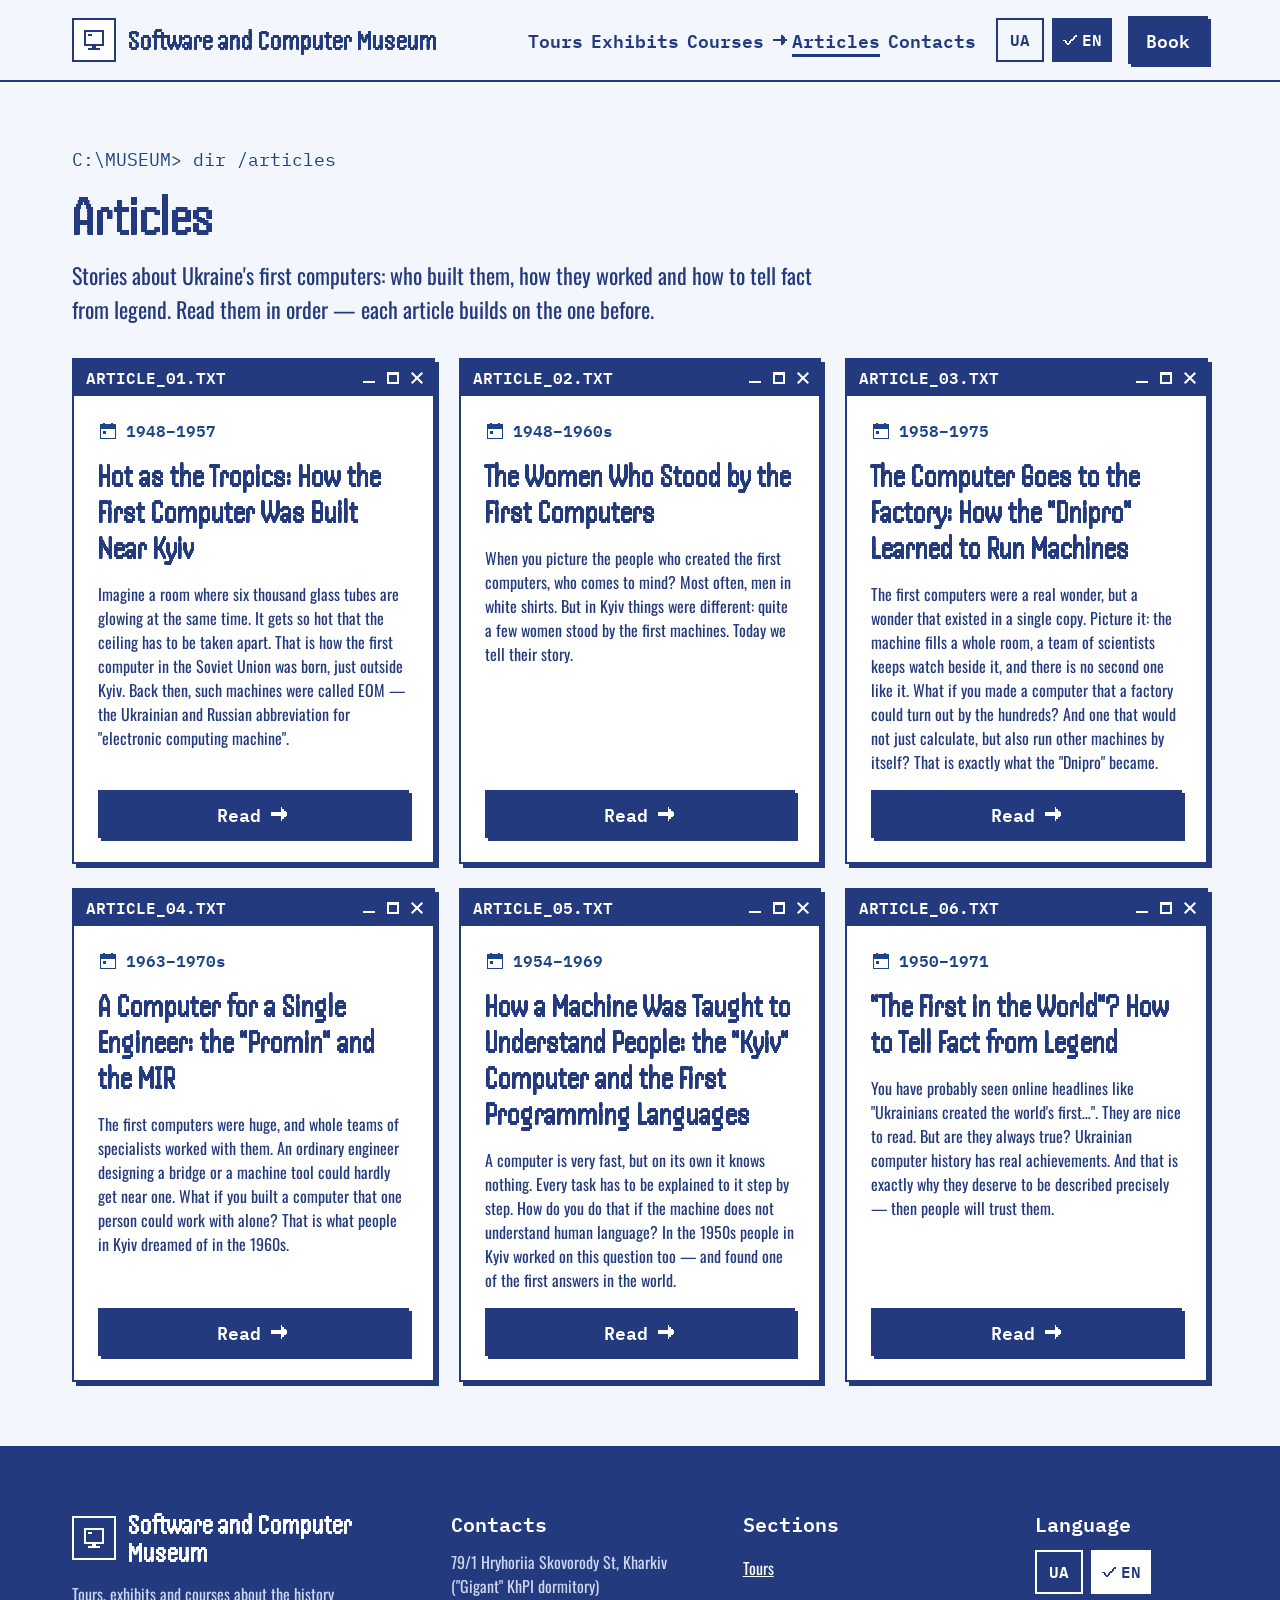
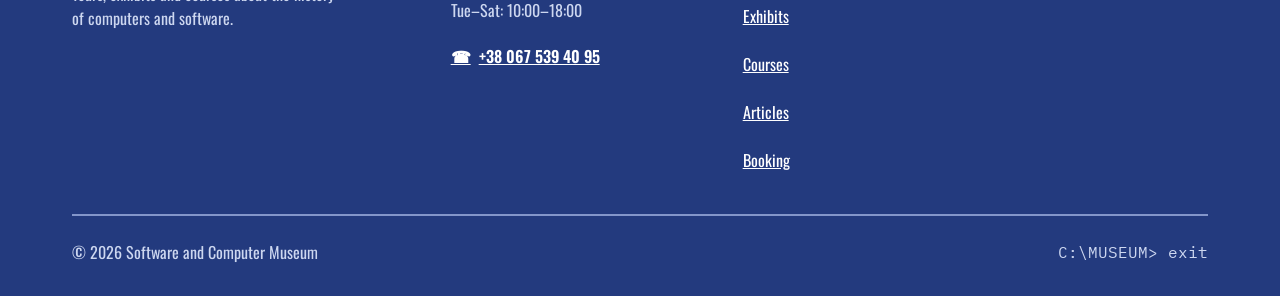
==== articles-en.html @ fd99e664 "Заповнити порожнє місце під формою запису блоком «що далі?» Під кнопкою «Надіслати заявку» — три кро" ====
<!doctype html>
<html lang="en" data-page-lang="en">
<head>
  <meta charset="utf-8">
  <meta name="viewport" content="width=device-width, initial-scale=1">
  <title>Articles — Software and Computer Museum</title>
  <meta name="description" content="Articles about Ukraine's first computers for schoolchildren, parents and adults.">
  <link rel="alternate" hreflang="uk" href="articles.html">
  <link rel="alternate" hreflang="en" href="articles-en.html">
  <link rel="stylesheet" href="assets/css/fonts.css?v=20261114h">
  <link rel="stylesheet" href="assets/css/tokens.css?v=20261114h">
  <link rel="stylesheet" href="assets/css/site.css?v=20261114h">
</head>
<body id="top">
<!-- Згенеровано tools/build-articles.js — не редагуйте вручну, змінюйте .md-файли в articles/ -->

<svg width="0" height="0" style="position: absolute;" aria-hidden="true" focusable="false">
  <symbol id="ic-monitor" viewBox="0 0 12 12"><path fill-rule="evenodd" shape-rendering="crispEdges" d="M1 1h10v8H1zM2 2v6h8V2zM3 3h2v1H3zM5 9h2v1H5zM3 10h6v1H3z"/></symbol>
  <symbol id="ic-floppy" viewBox="0 0 12 12"><path fill-rule="evenodd" shape-rendering="crispEdges" d="M1 1h9v1h1v9H1zM3 1h5v3H3zM6 2h1v1H6zM3 6h6v4H3z"/></symbol>
  <symbol id="ic-clock" viewBox="0 0 12 12"><path fill-rule="evenodd" shape-rendering="crispEdges" d="M4 1h4v1h2v2h1v4h-1v2H8v1H4v-1H2V8H1V4h1V2h2zM4 2h4v1h1v1h1v4H9v1H8v1H4V9H3V8H2V4h1V3h1zM6 3h1v3h2v1H6z"/></symbol>
  <symbol id="ic-person" viewBox="0 0 12 12"><path fill-rule="evenodd" shape-rendering="crispEdges" d="M5 1h2v1h1v2H7v1H5V4H4V2h1zM3 6h6v1h1v4H2V7h1z"/></symbol>
  <symbol id="ic-ticket" viewBox="0 0 12 12"><path fill-rule="evenodd" shape-rendering="crispEdges" d="M1 3h10v2h-1v2h1v2H1V7h1V5H1zM6 4h1v1H6zM6 7h1v1H6z"/></symbol>
  <symbol id="ic-calendar" viewBox="0 0 12 12"><path fill-rule="evenodd" shape-rendering="crispEdges" d="M1 2h10v9H1zM2 5h8v5H2zM3 1h1v1H3zM8 1h1v1H8zM3 6h2v2H3z"/></symbol>
  <symbol id="ic-arrow-right" viewBox="0 0 12 12"><path shape-rendering="crispEdges" d="M1 5h6V2h1v1h1v1h1v1h1v2h-1v1H9v1H8v1H7V7H1z"/></symbol>
  <symbol id="ic-arrow-down" viewBox="0 0 12 12"><path shape-rendering="crispEdges" d="M5 1V7H2v1h1v1h1v1h1v1h2v-1h1V9h1V8h1V7H7V1z"/></symbol>
  <symbol id="ic-check" viewBox="0 0 12 12"><path shape-rendering="crispEdges" d="M1 6h2v1h1v1h1V7h1V6h1V5h1V4h1V3h1V2h1v2h-1v1H9v1H8v1H7v1H6v1H5v1H4V9H3V8H2V7H1z"/></symbol>
  <symbol id="ic-alert" viewBox="0 0 12 12"><path fill-rule="evenodd" shape-rendering="crispEdges" d="M1 1h10v10H1zM2 2v8h8V2zM5 3h2v4H5zM5 8h2v1H5z"/></symbol>
  <symbol id="ic-phone" viewBox="0 0 12 12"><path fill-rule="evenodd" shape-rendering="crispEdges" d="M2 1h3v3H4v2h1v1h1v1h2V7h3v3h-1v1H7v-1H5V9H4V8H3V6H2V4H1V2h1z"/></symbol>
  <symbol id="ic-pin" viewBox="0 0 12 12"><path fill-rule="evenodd" shape-rendering="crispEdges" d="M4 1h4v1h1v1h1v4H9v1H8v1H7v2H5V9H4V8H3V7H2V3h1V2h1zM5 3h2v2H5z"/></symbol>
  <symbol id="ic-book" viewBox="0 0 12 12"><path fill-rule="evenodd" shape-rendering="crispEdges" d="M1 2h4v1h2V2h4v9H7v-1H5v1H1zM2 3h3v6H2zM7 3h3v6H7z"/></symbol>
  <symbol id="ic-menu" viewBox="0 0 12 12"><path shape-rendering="crispEdges" d="M1 2h10v2H1zM1 5h10v2H1zM1 8h10v2H1z"/></symbol>
  <symbol id="ic-close" viewBox="0 0 12 12"><path shape-rendering="crispEdges" d="M1 1h2v1h1v1h1v1h2V3h1V2h1V1h2v2h-1v1H9v1H8v2h1v1h1v1h1v2H9v-1H8V9H7V8H5v1H4v1H3v1H1V9h1V8h1V7h1V5H3V4H2V3H1z"/></symbol>
</svg>

<a class="skip" href="#main" data-i18n="k1">Skip to main content</a>

<header class="hdr">
  <div class="wrap hdr-bar">
    <a class="logo hdr-logo" href="index.html?lang=en" data-i18n-attr="aria-label:k2" aria-label="Software and Computer Museum — back to top">
      <span class="logo-box"><svg class="ic i-l" aria-hidden="true"><use href="#ic-monitor"/></svg></span>
      <span class="disp logo-name">Software and Computer Museum</span>
    </a>
    <nav class="nav" data-i18n-attr="aria-label:k4" aria-label="Page sections">
      <a class="nl" href="index.html?lang=en#tours"><svg class="ic i-s" aria-hidden="true"><use href="#ic-arrow-right"/></svg><span data-i18n="k5">Tours</span></a>
      <a class="nl" href="index.html?lang=en#exhibits"><svg class="ic i-s" aria-hidden="true"><use href="#ic-arrow-right"/></svg><span data-i18n="k6">Exhibits</span></a>
      <a class="nl" href="index.html?lang=en#courses"><svg class="ic i-s" aria-hidden="true"><use href="#ic-arrow-right"/></svg><span data-i18n="k7">Courses</span></a>
      <a class="nl" href="articles-en.html" aria-current="page" data-href-uk="articles.html" data-href-en="articles-en.html"><svg class="ic i-s" aria-hidden="true"><use href="#ic-arrow-right"/></svg><span data-i18n="k148">Articles</span></a>
      <a class="nl" href="index.html?lang=en#contacts"><svg class="ic i-s" aria-hidden="true"><use href="#ic-arrow-right"/></svg><span data-i18n="k8">Contacts</span></a>
    </nav>
    <div class="hdr-actions">
      <div class="langs" role="group" data-i18n-attr="aria-label:k9" aria-label="Site language">
        <button type="button" class="lang" data-lang="uk" aria-pressed="false" data-i18n-attr="aria-label:k10" aria-label="UA — Ukrainian"><svg class="ic i-s" aria-hidden="true"><use href="#ic-check"/></svg>UA</button>
        <button type="button" class="lang" data-lang="en" lang="en" aria-pressed="true" data-i18n-attr="aria-label:k12" aria-label="EN — English"><svg class="ic i-s" aria-hidden="true"><use href="#ic-check"/></svg>EN</button>
      </div>
      <a class="btn" href="index.html?lang=en#booking" data-i18n="k14">Book</a>
    </div>
    <button type="button" class="btn btn-ghost burger" aria-expanded="false" aria-controls="mobile-menu">
      <span class="burger-closed" style="display: inline-flex; align-items: center; gap: var(--space-2);"><svg class="ic i-l" aria-hidden="true"><use href="#ic-menu"/></svg><span data-i18n="k15">Menu</span></span>
      <span class="burger-open" style="display: inline-flex; align-items: center; gap: var(--space-2);" hidden><svg class="ic i-l" aria-hidden="true"><use href="#ic-close"/></svg><span class="sr-only" data-i18n="k16">Close</span></span>
    </button>
  </div>
  <div class="wrap mmenu" id="mobile-menu" hidden>
    <nav class="mnav" data-i18n-attr="aria-label:k17" aria-label="Page sections (mobile menu)">
      <a class="ml" href="index.html?lang=en#tours"><span data-i18n="k5">Tours</span><svg class="ic i-m go" aria-hidden="true"><use href="#ic-arrow-right"/></svg><span class="here" aria-hidden="true"><svg class="ic i-s"><use href="#ic-check"/></svg><span data-i18n="k18">you are here</span></span></a>
      <a class="ml" href="index.html?lang=en#exhibits"><span data-i18n="k6">Exhibits</span><svg class="ic i-m go" aria-hidden="true"><use href="#ic-arrow-right"/></svg><span class="here" aria-hidden="true"><svg class="ic i-s"><use href="#ic-check"/></svg><span data-i18n="k18">you are here</span></span></a>
      <a class="ml" href="index.html?lang=en#courses"><span data-i18n="k7">Courses</span><svg class="ic i-m go" aria-hidden="true"><use href="#ic-arrow-right"/></svg><span class="here" aria-hidden="true"><svg class="ic i-s"><use href="#ic-check"/></svg><span data-i18n="k18">you are here</span></span></a>
      <a class="ml" href="articles-en.html" aria-current="page" data-href-uk="articles.html" data-href-en="articles-en.html"><span data-i18n="k148">Articles</span><svg class="ic i-m go" aria-hidden="true"><use href="#ic-arrow-right"/></svg><span class="here" aria-hidden="true"><svg class="ic i-s"><use href="#ic-check"/></svg><span data-i18n="k18">you are here</span></span></a>
      <a class="ml" href="index.html?lang=en#contacts"><span data-i18n="k8">Contacts</span><svg class="ic i-m go" aria-hidden="true"><use href="#ic-arrow-right"/></svg><span class="here" aria-hidden="true"><svg class="ic i-s"><use href="#ic-check"/></svg><span data-i18n="k18">you are here</span></span></a>
    </nav>
    <div class="mmenu-actions">
      <div class="langs" role="group" data-i18n-attr="aria-label:k9" aria-label="Site language">
        <button type="button" class="lang" data-lang="uk" aria-pressed="false" data-i18n-attr="aria-label:k10" aria-label="UA — Ukrainian"><svg class="ic i-s" aria-hidden="true"><use href="#ic-check"/></svg>UA</button>
        <button type="button" class="lang" data-lang="en" lang="en" aria-pressed="true" data-i18n-attr="aria-label:k12" aria-label="EN — English"><svg class="ic i-s" aria-hidden="true"><use href="#ic-check"/></svg>EN</button>
      </div>
      <a class="btn" href="index.html?lang=en#booking" data-close-menu data-i18n="k14">Book</a>
    </div>
  </div>
</header>

<main id="main">

<section class="sec" aria-labelledby="articles-title">
  <div class="wrap">
    <div class="sec-head">
      <p class="mono prompt" aria-hidden="true">C:\MUSEUM&gt; dir /articles</p>
      <h1 id="articles-title" class="disp h2">Articles</h1>
      <p class="lead">Stories about Ukraine's first computers: who built them, how they worked and how to tell fact from legend. Read them in order — each article builds on the one before.</p>
    </div>
    <div class="g3">

      <article class="win card card-article">
        <div class="wtitle" aria-hidden="true"><span>ARTICLE_01.TXT</span><span class="wctl"><span></span><span></span><span></span></span></div>
        <div class="winbody">
          <p class="year"><svg class="ic i-m" aria-hidden="true"><use href="#ic-calendar"/></svg>1948–1957</p>
          <h2 class="disp ct">Hot as the Tropics: How the First Computer Was Built Near Kyiv</h2>
          <p class="excerpt">Imagine a room where six thousand glass tubes are glowing at the same time. It gets so hot that the ceiling has to be taken apart. That is how the first computer in the Soviet Union was born, just outside Kyiv. Back then, such machines were called EOM — the Ukrainian and Russian abbreviation for &quot;electronic computing machine&quot;.</p>
          <a class="btn" href="articles/en/01-spekotno-yak-u-tropikakh.html" aria-label="Read the article “Hot as the Tropics: How the First Computer Was Built Near Kyiv”">Read<svg class="ic i-m" aria-hidden="true"><use href="#ic-arrow-right"/></svg></a>
        </div>
      </article>

      <article class="win card card-article">
        <div class="wtitle" aria-hidden="true"><span>ARTICLE_02.TXT</span><span class="wctl"><span></span><span></span><span></span></span></div>
        <div class="winbody">
          <p class="year"><svg class="ic i-m" aria-hidden="true"><use href="#ic-calendar"/></svg>1948–1960s</p>
          <h2 class="disp ct">The Women Who Stood by the First Computers</h2>
          <p class="excerpt">When you picture the people who created the first computers, who comes to mind? Most often, men in white shirts. But in Kyiv things were different: quite a few women stood by the first machines. Today we tell their story.</p>
          <a class="btn" href="articles/en/02-zhinky-bilya-pershykh-kompyuteriv.html" aria-label="Read the article “The Women Who Stood by the First Computers”">Read<svg class="ic i-m" aria-hidden="true"><use href="#ic-arrow-right"/></svg></a>
        </div>
      </article>

      <article class="win card card-article">
        <div class="wtitle" aria-hidden="true"><span>ARTICLE_03.TXT</span><span class="wctl"><span></span><span></span><span></span></span></div>
        <div class="winbody">
          <p class="year"><svg class="ic i-m" aria-hidden="true"><use href="#ic-calendar"/></svg>1958–1975</p>
          <h2 class="disp ct">The Computer Goes to the Factory: How the &quot;Dnipro&quot; Learned to Run Machines</h2>
          <p class="excerpt">The first computers were a real wonder, but a wonder that existed in a single copy. Picture it: the machine fills a whole room, a team of scientists keeps watch beside it, and there is no second one like it. What if you made a computer that a factory could turn out by the hundreds? And one that would not just calculate, but also run other machines by itself? That is exactly what the &quot;Dnipro&quot; became.</p>
          <a class="btn" href="articles/en/03-kompyuter-ide-na-zavod.html" aria-label="Read the article “The Computer Goes to the Factory: How the &quot;Dnipro&quot; Learned to Run Machines”">Read<svg class="ic i-m" aria-hidden="true"><use href="#ic-arrow-right"/></svg></a>
        </div>
      </article>

      <article class="win card card-article">
        <div class="wtitle" aria-hidden="true"><span>ARTICLE_04.TXT</span><span class="wctl"><span></span><span></span><span></span></span></div>
        <div class="winbody">
          <p class="year"><svg class="ic i-m" aria-hidden="true"><use href="#ic-calendar"/></svg>1963–1970s</p>
          <h2 class="disp ct">A Computer for a Single Engineer: the &quot;Promin&quot; and the MIR</h2>
          <p class="excerpt">The first computers were huge, and whole teams of specialists worked with them. An ordinary engineer designing a bridge or a machine tool could hardly get near one. What if you built a computer that one person could work with alone? That is what people in Kyiv dreamed of in the 1960s.</p>
          <a class="btn" href="articles/en/04-kompyuter-dlya-odnoho-inzhenera.html" aria-label="Read the article “A Computer for a Single Engineer: the &quot;Promin&quot; and the MIR”">Read<svg class="ic i-m" aria-hidden="true"><use href="#ic-arrow-right"/></svg></a>
        </div>
      </article>

      <article class="win card card-article">
        <div class="wtitle" aria-hidden="true"><span>ARTICLE_05.TXT</span><span class="wctl"><span></span><span></span><span></span></span></div>
        <div class="winbody">
          <p class="year"><svg class="ic i-m" aria-hidden="true"><use href="#ic-calendar"/></svg>1954–1969</p>
          <h2 class="disp ct">How a Machine Was Taught to Understand People: the &quot;Kyiv&quot; Computer and the First Programming Languages</h2>
          <p class="excerpt">A computer is very fast, but on its own it knows nothing. Every task has to be explained to it step by step. How do you do that if the machine does not understand human language? In the 1950s people in Kyiv worked on this question too — and found one of the first answers in the world.</p>
          <a class="btn" href="articles/en/05-yak-navchyly-mashynu-rozumity-lyudynu.html" aria-label="Read the article “How a Machine Was Taught to Understand People: the &quot;Kyiv&quot; Computer and the First Programming Languages”">Read<svg class="ic i-m" aria-hidden="true"><use href="#ic-arrow-right"/></svg></a>
        </div>
      </article>

      <article class="win card card-article">
        <div class="wtitle" aria-hidden="true"><span>ARTICLE_06.TXT</span><span class="wctl"><span></span><span></span><span></span></span></div>
        <div class="winbody">
          <p class="year"><svg class="ic i-m" aria-hidden="true"><use href="#ic-calendar"/></svg>1950–1971</p>
          <h2 class="disp ct">&quot;The First in the World&quot;? How to Tell Fact from Legend</h2>
          <p class="excerpt">You have probably seen online headlines like &quot;Ukrainians created the world's first…&quot;. They are nice to read. But are they always true? Ukrainian computer history has real achievements. And that is exactly why they deserve to be described precisely — then people will trust them.</p>
          <a class="btn" href="articles/en/06-pershyi-u-sviti-fakt-chy-lehenda.html" aria-label="Read the article “&quot;The First in the World&quot;? How to Tell Fact from Legend”">Read<svg class="ic i-m" aria-hidden="true"><use href="#ic-arrow-right"/></svg></a>
        </div>
      </article>

    </div>
  </div>
</section>

</main>

<footer class="ftr" data-theme="dark">
  <div class="wrap ftr-inner">
    <div class="ftr-grid">
      <div class="ftr-col ftr-about">
        <a class="logo" href="index.html?lang=en" data-i18n-attr="aria-label:k2" aria-label="Software and Computer Museum — back to top">
          <span class="logo-box"><svg class="ic i-l" aria-hidden="true"><use href="#ic-monitor"/></svg></span>
          <span class="disp logo-name">Software and Computer Museum</span>
        </a>
        <p class="caption muted" data-i18n="k139">Tours, exhibits and courses about the history of computers and software.</p>
      </div>
      <div class="ftr-col">
        <p class="h4" data-i18n="k8">Contacts</p>
        <p class="caption muted"><span data-i18n="k131">79/1 Hryhoriia Skovorody St, Kharkiv (&quot;Gigant&quot; KhPI dormitory)</span><br><span data-i18n="k133">Tue–Sat: 10:00–18:00</span></p>
        <a class="ftr-link" href="tel:+380675394095" style="font-weight: 600;" data-i18n-attr="aria-label:k122" aria-label="Call the museum: +38 067 539 40 95">+38 067 539 40 95</a>
      </div>
      <nav class="ftr-col ftr-nav" data-i18n-attr="aria-label:k140" aria-label="Page sections (footer)">
        <p class="h4" data-i18n="k141">Sections</p>
        <a class="ftr-link" href="index.html?lang=en#tours" data-i18n="k5">Tours</a>
        <a class="ftr-link" href="index.html?lang=en#exhibits" data-i18n="k6">Exhibits</a>
        <a class="ftr-link" href="index.html?lang=en#courses" data-i18n="k7">Courses</a>
        <a class="ftr-link" href="articles-en.html" data-href-uk="articles.html" data-href-en="articles-en.html" data-i18n="k148">Articles</a>
        <a class="ftr-link" href="index.html?lang=en#booking" data-i18n="k142">Booking</a>
      </nav>
      <div class="ftr-col">
        <p class="h4" data-i18n="k143">Language</p>
        <div class="langs" role="group" data-i18n-attr="aria-label:k9" aria-label="Site language">
          <button type="button" class="lang" data-lang="uk" aria-pressed="false" data-i18n-attr="aria-label:k10" aria-label="UA — Ukrainian"><svg class="ic i-s" aria-hidden="true"><use href="#ic-check"/></svg>UA</button>
          <button type="button" class="lang" data-lang="en" lang="en" aria-pressed="true" data-i18n-attr="aria-label:k12" aria-label="EN — English"><svg class="ic i-s" aria-hidden="true"><use href="#ic-check"/></svg>EN</button>
        </div>
      </div>
    </div>
    <div class="ftr-bottom">
      <p class="caption muted" data-i18n="k144">© 2026 Software and Computer Museum</p>
      <p class="mono muted" style="margin: 0;" aria-hidden="true" data-i18n="k145">C:\MUSEUM&gt; exit</p>
    </div>
  </div>
</footer>

<script src="assets/js/content.uk.js?v=20261114h"></script>
<script src="assets/js/content.en.js?v=20261114h"></script>
<script src="assets/js/app.js?v=20261114h"></script>
</body>
</html>
---- assets/css/fonts.css ----
/* Шрифти з власного сервера (раніше — Google Fonts). Ліцензія SIL OFL 1.1: assets/fonts/OFL-*.txt */

/* Handjet 600, cyrillic-ext */
@font-face {
  font-family: 'Handjet'; font-style: normal; font-weight: 600; font-display: swap;
  src: url('../fonts/Handjet-cyrillic-ext-600.woff2') format('woff2');
  unicode-range: U+0460-052F, U+1C80-1C8A, U+20B4, U+2DE0-2DFF, U+A640-A69F, U+FE2E-FE2F;
}
/* Handjet 600, cyrillic */
@font-face {
  font-family: 'Handjet'; font-style: normal; font-weight: 600; font-display: swap;
  src: url('../fonts/Handjet-cyrillic-600.woff2') format('woff2');
  unicode-range: U+0301, U+0400-045F, U+0490-0491, U+04B0-04B1, U+2116;
}
/* Handjet 600, latin-ext */
@font-face {
  font-family: 'Handjet'; font-style: normal; font-weight: 600; font-display: swap;
  src: url('../fonts/Handjet-latin-ext-600.woff2') format('woff2');
  unicode-range: U+0100-02BA, U+02BD-02C5, U+02C7-02CC, U+02CE-02D7, U+02DD-02FF, U+0304, U+0308, U+0329, U+1D00-1DBF, U+1E00-1E9F, U+1EF2-1EFF, U+2020, U+20A0-20AB, U+20AD-20C4, U+2113, U+2C60-2C7F, U+A720-A7FF;
}
/* Handjet 600, latin */
@font-face {
  font-family: 'Handjet'; font-style: normal; font-weight: 600; font-display: swap;
  src: url('../fonts/Handjet-latin-600.woff2') format('woff2');
  unicode-range: U+0000-00FF, U+0131, U+0152-0153, U+02BB-02BC, U+02C6, U+02DA, U+02DC, U+0304, U+0308, U+0329, U+2000-206F, U+20AC, U+2122, U+2191, U+2193, U+2212, U+2215, U+FEFF, U+FFFD;
}
/* IBM Plex Mono 400, cyrillic-ext */
@font-face {
  font-family: 'IBM Plex Mono'; font-style: normal; font-weight: 400; font-display: swap;
  src: url('../fonts/IBMPlexMono-cyrillic-ext-400.woff2') format('woff2');
  unicode-range: U+0460-052F, U+1C80-1C8A, U+20B4, U+2DE0-2DFF, U+A640-A69F, U+FE2E-FE2F;
}
/* IBM Plex Mono 400, cyrillic */
@font-face {
  font-family: 'IBM Plex Mono'; font-style: normal; font-weight: 400; font-display: swap;
  src: url('../fonts/IBMPlexMono-cyrillic-400.woff2') format('woff2');
  unicode-range: U+0301, U+0400-045F, U+0490-0491, U+04B0-04B1, U+2116;
}
/* IBM Plex Mono 400, latin-ext */
@font-face {
  font-family: 'IBM Plex Mono'; font-style: normal; font-weight: 400; font-display: swap;
  src: url('../fonts/IBMPlexMono-latin-ext-400.woff2') format('woff2');
  unicode-range: U+0100-02BA, U+02BD-02C5, U+02C7-02CC, U+02CE-02D7, U+02DD-02FF, U+0304, U+0308, U+0329, U+1D00-1DBF, U+1E00-1E9F, U+1EF2-1EFF, U+2020, U+20A0-20AB, U+20AD-20C4, U+2113, U+2C60-2C7F, U+A720-A7FF;
}
/* IBM Plex Mono 400, latin */
@font-face {
  font-family: 'IBM Plex Mono'; font-style: normal; font-weight: 400; font-display: swap;
  src: url('../fonts/IBMPlexMono-latin-400.woff2') format('woff2');
  unicode-range: U+0000-00FF, U+0131, U+0152-0153, U+02BB-02BC, U+02C6, U+02DA, U+02DC, U+0304, U+0308, U+0329, U+2000-206F, U+20AC, U+2122, U+2191, U+2193, U+2212, U+2215, U+FEFF, U+FFFD;
}
/* IBM Plex Mono 600, cyrillic-ext */
@font-face {
  font-family: 'IBM Plex Mono'; font-style: normal; font-weight: 600; font-display: swap;
  src: url('../fonts/IBMPlexMono-cyrillic-ext-600.woff2') format('woff2');
  unicode-range: U+0460-052F, U+1C80-1C8A, U+20B4, U+2DE0-2DFF, U+A640-A69F, U+FE2E-FE2F;
}
/* IBM Plex Mono 600, cyrillic */
@font-face {
  font-family: 'IBM Plex Mono'; font-style: normal; font-weight: 600; font-display: swap;
  src: url('../fonts/IBMPlexMono-cyrillic-600.woff2') format('woff2');
  unicode-range: U+0301, U+0400-045F, U+0490-0491, U+04B0-04B1, U+2116;
}
/* IBM Plex Mono 600, latin-ext */
@font-face {
  font-family: 'IBM Plex Mono'; font-style: normal; font-weight: 600; font-display: swap;
  src: url('../fonts/IBMPlexMono-latin-ext-600.woff2') format('woff2');
  unicode-range: U+0100-02BA, U+02BD-02C5, U+02C7-02CC, U+02CE-02D7, U+02DD-02FF, U+0304, U+0308, U+0329, U+1D00-1DBF, U+1E00-1E9F, U+1EF2-1EFF, U+2020, U+20A0-20AB, U+20AD-20C4, U+2113, U+2C60-2C7F, U+A720-A7FF;
}
/* IBM Plex Mono 600, latin */
@font-face {
  font-family: 'IBM Plex Mono'; font-style: normal; font-weight: 600; font-display: swap;
  src: url('../fonts/IBMPlexMono-latin-600.woff2') format('woff2');
  unicode-range: U+0000-00FF, U+0131, U+0152-0153, U+02BB-02BC, U+02C6, U+02DA, U+02DC, U+0304, U+0308, U+0329, U+2000-206F, U+20AC, U+2122, U+2191, U+2193, U+2212, U+2215, U+FEFF, U+FFFD;
}
/* Oswald 400, cyrillic-ext */
@font-face {
  font-family: 'Oswald'; font-style: normal; font-weight: 400; font-display: swap;
  src: url('../fonts/Oswald-cyrillic-ext.woff2') format('woff2');
  unicode-range: U+0460-052F, U+1C80-1C8A, U+20B4, U+2DE0-2DFF, U+A640-A69F, U+FE2E-FE2F;
}
/* Oswald 400, cyrillic */
@font-face {
  font-family: 'Oswald'; font-style: normal; font-weight: 400; font-display: swap;
  src: url('../fonts/Oswald-cyrillic.woff2') format('woff2');
  unicode-range: U+0301, U+0400-045F, U+0490-0491, U+04B0-04B1, U+2116;
}
/* Oswald 400, latin-ext */
@font-face {
  font-family: 'Oswald'; font-style: normal; font-weight: 400; font-display: swap;
  src: url('../fonts/Oswald-latin-ext.woff2') format('woff2');
  unicode-range: U+0100-02BA, U+02BD-02C5, U+02C7-02CC, U+02CE-02D7, U+02DD-02FF, U+0304, U+0308, U+0329, U+1D00-1DBF, U+1E00-1E9F, U+1EF2-1EFF, U+2020, U+20A0-20AB, U+20AD-20C4, U+2113, U+2C60-2C7F, U+A720-A7FF;
}
/* Oswald 400, latin */
@font-face {
  font-family: 'Oswald'; font-style: normal; font-weight: 400; font-display: swap;
  src: url('../fonts/Oswald-latin.woff2') format('woff2');
  unicode-range: U+0000-00FF, U+0131, U+0152-0153, U+02BB-02BC, U+02C6, U+02DA, U+02DC, U+0304, U+0308, U+0329, U+2000-206F, U+20AC, U+2122, U+2191, U+2193, U+2212, U+2215, U+FEFF, U+FFFD;
}
/* Oswald 600, cyrillic-ext */
@font-face {
  font-family: 'Oswald'; font-style: normal; font-weight: 600; font-display: swap;
  src: url('../fonts/Oswald-cyrillic-ext.woff2') format('woff2');
  unicode-range: U+0460-052F, U+1C80-1C8A, U+20B4, U+2DE0-2DFF, U+A640-A69F, U+FE2E-FE2F;
}
/* Oswald 600, cyrillic */
@font-face {
  font-family: 'Oswald'; font-style: normal; font-weight: 600; font-display: swap;
  src: url('../fonts/Oswald-cyrillic.woff2') format('woff2');
  unicode-range: U+0301, U+0400-045F, U+0490-0491, U+04B0-04B1, U+2116;
}
/* Oswald 600, latin-ext */
@font-face {
  font-family: 'Oswald'; font-style: normal; font-weight: 600; font-display: swap;
  src: url('../fonts/Oswald-latin-ext.woff2') format('woff2');
  unicode-range: U+0100-02BA, U+02BD-02C5, U+02C7-02CC, U+02CE-02D7, U+02DD-02FF, U+0304, U+0308, U+0329, U+1D00-1DBF, U+1E00-1E9F, U+1EF2-1EFF, U+2020, U+20A0-20AB, U+20AD-20C4, U+2113, U+2C60-2C7F, U+A720-A7FF;
}
/* Oswald 600, latin */
@font-face {
  font-family: 'Oswald'; font-style: normal; font-weight: 600; font-display: swap;
  src: url('../fonts/Oswald-latin.woff2') format('woff2');
  unicode-range: U+0000-00FF, U+0131, U+0152-0153, U+02BB-02BC, U+02C6, U+02DA, U+02DC, U+0304, U+0308, U+0329, U+2000-206F, U+20AC, U+2122, U+2191, U+2193, U+2212, U+2215, U+FEFF, U+FFFD;
}
---- assets/css/tokens.css ----
/* Токени дизайн-системи «Сайт музею» — згенеровано з assets/ds/tokens.json, вручну не редагувати. */
:root,.th-light,[data-theme="light"]{--blue-700:#233a7e;--blue-600:#1c4587;--blue-400:#8396ca;--blue-200:#cdd7f0;--blue-100:#e6ebf7;--blue-50:#f3f6fc;--white:#ffffff;--bg:var(--blue-50);--bg-alt:var(--blue-100);--card-surface:var(--white);--window-titlebar:var(--blue-700);--window-titlebar-text:var(--white);--text:var(--blue-700);--text-secondary:var(--blue-600);--button:var(--blue-700);--button-hover:var(--white);--button-hover-text:var(--blue-700);--button-text:var(--white);--border:var(--blue-700);--decor-line:var(--blue-200);--focus:var(--blue-600);--error:var(--blue-700);--success:var(--blue-600);--shadow-window:4px 4px 0 0 #233a7e;--shadow-button:3px 3px 0 0 #233a7e;--shadow-none:none}
.th-blue,[data-theme="dark"]{--blue-700:#233a7e;--blue-600:#1c4587;--blue-400:#8396ca;--blue-200:#cdd7f0;--blue-100:#e6ebf7;--blue-50:#f3f6fc;--white:#ffffff;--bg:var(--blue-700);--bg-alt:var(--blue-600);--card-surface:var(--blue-600);--window-titlebar:var(--white);--window-titlebar-text:var(--blue-700);--text:var(--white);--text-secondary:var(--blue-200);--button:var(--white);--button-hover:var(--blue-600);--button-hover-text:var(--white);--button-text:var(--blue-700);--border:var(--white);--decor-line:var(--blue-400);--focus:var(--white);--error:var(--white);--success:var(--blue-100);--shadow-window:4px 4px 0 0 #233a7e;--shadow-button:3px 3px 0 0 #233a7e;--shadow-none:none}
:root{--space-1:4px;--space-2:8px;--space-3:12px;--space-4:16px;--space-6:24px;--space-8:32px;--space-12:48px;--space-16:64px;--space-24:96px;--radius-0:0;--radius-1:2px;--tap-min:44px;--tap-mobile:52px;--container-max:1200px;--bp-mobile:360px;--bp-tablet:768px;--bp-desktop:1280px;--measure:68ch;--control-md:48px;--control-lg:56px;--titlebar-height:36px;--actions-max:880px;--title-measure:14em;--stroke:2px;--stroke-strong:3px;--stroke-error:6px;--focus-offset:3px;--press-offset:3px;--underline-offset:4px;--underline-offset-current:6px;--icon-s:16px;--icon-m:20px;--icon-l:24px;--icon-xl:36px;--icon-xxl:48px;--font-size-h1:80px;--line-height-h1:84px;--font-size-h1-mobile:48px;--line-height-h1-mobile:52px;--font-size-h2:56px;--line-height-h2:60px;--font-size-h2-mobile:40px;--line-height-h2-mobile:44px;--font-size-h3:32px;--line-height-h3:36px;--font-size-h3-mobile:28px;--line-height-h3-mobile:32px;--font-size-h4:20px;--line-height-h4:28px;--font-size-h4-mobile:18px;--line-height-h4-mobile:26px;--font-size-lead:22px;--line-height-lead:34px;--font-size-lead-mobile:20px;--line-height-lead-mobile:30px;--font-size-prompt:18px;--line-height-prompt:28px;--font-size-prompt-mobile:16px;--line-height-prompt-mobile:24px;--font-size-logo:28px;--line-height-logo:28px;--font-size-logo-mobile:18px;--line-height-logo-mobile:22px;--font-size-body:18px;--line-height-body:28px;--font-size-button:18px;--line-height-button:24px;--font-size-nav:18px;--line-height-nav:24px;--font-size-label:16px;--line-height-label:22px;--font-size-titlebar:16px;--line-height-titlebar:20px;--font-size-caption:16px;--line-height-caption:24px;--line-height-control:24px;--font-display:"Handjet", "Arial Narrow", sans-serif;--font-mono:"IBM Plex Mono", "Courier New", monospace;--font-sans:"Oswald", "Arial Narrow", Arial, sans-serif}
---- assets/css/site.css ----
/* Стилі сторінки за макетом «Software and Computer Museum — головна».
   Лише токени з tokens.css: нових кольорів і розмірів тут немає. */

@media (prefers-reduced-motion: no-preference) {
  html { scroll-behavior: smooth; }
}

/* Шкала шрифтів: до 767 px вмикаються варіанти -mobile */
:root {
  --fs-h1: var(--font-size-h1); --lh-h1: var(--line-height-h1);
  --fs-h2: var(--font-size-h2); --lh-h2: var(--line-height-h2);
  --fs-h3: var(--font-size-h3); --lh-h3: var(--line-height-h3);
  --fs-h4: var(--font-size-h4); --lh-h4: var(--line-height-h4);
  --fs-lead: var(--font-size-lead); --lh-lead: var(--line-height-lead);
  --fs-prompt: var(--font-size-prompt); --lh-prompt: var(--line-height-prompt);
  --fs-logo: var(--font-size-logo); --lh-logo: var(--line-height-logo);
}
@media (max-width: 767px) {
  :root {
    --fs-h1: var(--font-size-h1-mobile); --lh-h1: var(--line-height-h1-mobile);
    --fs-h2: var(--font-size-h2-mobile); --lh-h2: var(--line-height-h2-mobile);
    --fs-h3: var(--font-size-h3-mobile); --lh-h3: var(--line-height-h3-mobile);
    --fs-h4: var(--font-size-h4-mobile); --lh-h4: var(--line-height-h4-mobile);
    --fs-lead: var(--font-size-lead-mobile); --lh-lead: var(--line-height-lead-mobile);
    --fs-prompt: var(--font-size-prompt-mobile); --lh-prompt: var(--line-height-prompt-mobile);
    --fs-logo: var(--font-size-logo-mobile); --lh-logo: var(--line-height-logo-mobile);
  }
}

body {
  margin: 0;
  min-width: var(--bp-mobile);
  background: var(--bg);
  color: var(--text);
  font-family: var(--font-sans);
  font-size: var(--font-size-body);
  line-height: var(--line-height-body);
}
[data-theme] { background: var(--bg); color: var(--text); }
a { color: var(--text); }
a:hover { color: var(--text-secondary); }
a:focus-visible, button:focus-visible, input:focus-visible, select:focus-visible {
  outline: var(--stroke-strong) solid var(--focus);
  outline-offset: var(--focus-offset);
}
[hidden] { display: none !important; }
/* Текст лише для екранного читача */
.sr-only { position: absolute; width: 1px; height: 1px; margin: -1px; padding: 0; overflow: hidden; clip: rect(0 0 0 0); white-space: nowrap; border: 0; }

/* Піктограми: піксельні SVG 12×12 зі спрайта на початку сторінки */
.ic { flex-shrink: 0; fill: currentColor; }
.i-s { width: var(--icon-s); height: var(--icon-s); }
.i-m { width: var(--icon-m); height: var(--icon-m); }
.i-l { width: var(--icon-l); height: var(--icon-l); }
.i-xxl { width: var(--icon-xxl); height: var(--icon-xxl); }

/* Типографіка й сітка */
.wrap { max-width: var(--container-max); margin: 0 auto; padding: 0 var(--space-8); box-sizing: border-box; }
.mono { font-family: var(--font-mono); }
.disp { font-family: var(--font-display); font-weight: 600; }
.h1 { margin: 0; font-size: var(--fs-h1); line-height: var(--lh-h1); }
.h2 { margin: 0; font-size: var(--fs-h2); line-height: var(--lh-h2); }
.ct { margin: 0; font-size: var(--fs-h3); line-height: var(--lh-h3); color: var(--text); }
.h4 { margin: 0; font-family: var(--font-mono); font-weight: 600; font-size: var(--fs-h4); line-height: var(--lh-h4); }
.lead { margin: 0; font-size: var(--fs-lead); line-height: var(--lh-lead); }
.prompt { margin: 0; font-size: var(--fs-prompt); line-height: var(--lh-prompt); color: var(--text-secondary); }
.caption { margin: 0; font-size: var(--font-size-caption); line-height: var(--line-height-caption); }
.muted { color: var(--text-secondary); }
.sec { padding: var(--space-16) 0; background: var(--bg); }
.sec-alt { background: var(--bg-alt); }
.sec-head { display: flex; flex-direction: column; gap: var(--space-3); margin-bottom: var(--space-8); }
.sec-head .lead { max-width: var(--measure); }
.hero { padding: var(--space-24) 0; }
.g3 { display: grid; grid-template-columns: repeat(3, minmax(0, 1fr)); gap: var(--space-6); }
.two { display: grid; grid-template-columns: minmax(0, 7fr) minmax(0, 5fr); gap: var(--space-6); align-items: start; }
/* Запис і контакти — вікна однакової висоти */
#booking .two { align-items: stretch; }
.hero-grid { display: grid; grid-template-columns: minmax(0, 7fr) minmax(0, 5fr); gap: var(--space-12); align-items: center; }
.hero-text { display: flex; flex-direction: column; gap: var(--space-6); }
.hero-text .lead { max-width: calc(var(--measure) * 0.6); }
.hero-btns { display: grid; grid-template-columns: repeat(3, minmax(0, 1fr)); gap: var(--space-4); max-width: var(--actions-max); margin-top: var(--space-4); }
.ftr-grid { display: grid; grid-template-columns: minmax(0, 4fr) minmax(0, 3fr) minmax(0, 3fr) minmax(0, 2fr); gap: var(--space-8); }

/* Посилання «Перейти до основного вмісту» */
.skip {
  position: absolute; left: var(--space-2); top: calc(-1 * var(--space-24)); z-index: 10;
  display: inline-flex; align-items: center; min-height: var(--tap-min); padding: 0 var(--space-4);
  background: var(--button); color: var(--button-text); border: var(--stroke) solid var(--border);
  font-family: var(--font-mono); font-weight: 600; font-size: var(--font-size-button); line-height: var(--line-height-button);
  text-decoration: none;
}
.skip:focus { top: var(--space-2); color: var(--button-text); }

/* Кнопки */
.btn {
  display: inline-flex; align-items: center; justify-content: center; gap: var(--space-2);
  min-height: var(--control-md); min-width: var(--tap-min); padding: var(--space-2) var(--space-6); box-sizing: border-box;
  border: var(--stroke) solid var(--border); border-radius: var(--radius-0);
  background: var(--button); color: var(--button-text);
  font-family: var(--font-mono); font-weight: 600; font-size: var(--font-size-button); line-height: var(--line-height-button);
  text-decoration: none; box-shadow: var(--shadow-button); cursor: pointer;
}
.btn:hover { background: var(--button-hover); border-color: var(--border); color: var(--button-hover-text); }
.btn:active { transform: translate(var(--press-offset), var(--press-offset)); box-shadow: var(--shadow-none); }
.btn-ghost { background: transparent; color: var(--text); }
.btn-ghost:hover { background: var(--button); border-color: var(--border); color: var(--button-text); }
.btn[aria-disabled="true"], .btn[aria-disabled="true"]:hover, .btn[aria-disabled="true"]:active {
  background: transparent; border-color: var(--text-secondary); border-style: dashed; color: var(--text-secondary);
  box-shadow: var(--shadow-none); transform: none; cursor: not-allowed;
}
.btn[aria-busy="true"] { cursor: progress; }
.btn-block { width: 100%; min-height: var(--tap-mobile); }
.card .btn { margin-top: auto; }

/* Шапка й навігація */
.hdr { position: relative; z-index: 2; background: var(--bg); border-bottom: var(--stroke) solid var(--border); }
.hdr-bar {
  display: flex; align-items: center; flex-wrap: wrap; gap: var(--space-3) var(--space-4);
  min-height: calc(var(--space-16) + var(--space-4)); padding-top: var(--space-3); padding-bottom: var(--space-3);
}
.logo { display: flex; align-items: center; gap: var(--space-3); color: var(--text); text-decoration: none; }
.hdr-logo { margin-right: auto; }
.logo-box {
  display: flex; align-items: center; justify-content: center; flex-shrink: 0;
  width: var(--tap-min); height: var(--tap-min); box-sizing: border-box;
  border: var(--stroke) solid var(--border); background: var(--card-surface);
}
.ftr .logo-box { background: transparent; }
.logo-name { font-size: var(--fs-logo); line-height: var(--lh-logo); }
.ftr .logo-name { font-size: var(--font-size-logo); line-height: var(--line-height-logo); }
.nav { display: flex; flex-wrap: wrap; gap: 0; }
.hdr-actions { display: flex; align-items: center; gap: var(--space-4); }
.hdr-actions .btn { padding-left: var(--space-4); padding-right: var(--space-4); }
.burger { display: none; justify-content: center; min-width: var(--tap-min); padding: 0 var(--space-3); box-shadow: var(--shadow-none); }
.nl {
  display: inline-flex; align-items: center; gap: var(--space-1); min-height: var(--tap-min); min-width: var(--tap-min); padding: 0 var(--space-1);
  font-family: var(--font-mono); font-weight: 600; font-size: var(--font-size-nav); line-height: var(--line-height-nav);
  color: var(--text); text-decoration: none;
}
.nl:hover { text-decoration: underline; text-underline-offset: var(--underline-offset); text-decoration-thickness: var(--stroke); }
.nl[aria-current="true"], .nl[aria-current="page"] { text-decoration: underline; text-decoration-thickness: var(--stroke-strong); text-underline-offset: var(--underline-offset-current); }
.nl .ic { display: none; }
.nl[aria-current="true"] .ic, .nl[aria-current="page"] .ic { display: inline-block; }

/* Меню для смартфона */
.mmenu { display: flex; flex-direction: column; gap: var(--space-1); padding-bottom: var(--space-4); border-top: var(--stroke) solid var(--decor-line); }
.mnav { display: flex; flex-direction: column; }
.ml {
  display: flex; align-items: center; justify-content: space-between; min-height: var(--control-lg);
  border-bottom: var(--stroke) solid var(--decor-line);
  font-family: var(--font-mono); font-weight: 600; font-size: var(--font-size-nav); line-height: var(--line-height-nav);
  color: var(--text); text-decoration: none;
}
.ml:hover { background: var(--button); color: var(--button-text); }
.ml[aria-current="true"], .ml[aria-current="page"] { text-decoration: underline; text-decoration-thickness: var(--stroke-strong); text-underline-offset: var(--underline-offset-current); }
.ml .here { display: none; }
.ml[aria-current="true"] .go, .ml[aria-current="page"] .go { display: none; }
.ml[aria-current="true"] .here, .ml[aria-current="page"] .here { display: inline-flex; }
.here {
  align-items: center; gap: var(--space-1); padding: 0 var(--space-2); border: var(--stroke) solid currentColor;
  font-size: var(--font-size-label); line-height: var(--line-height-label); text-decoration: none;
}
.mmenu-actions { display: flex; align-items: center; gap: var(--space-4); flex-wrap: wrap; padding-top: var(--space-2); }
.mmenu-actions .btn { flex-grow: 1; }

/* Перемикач мови */
.langs { display: flex; gap: var(--space-2); }
.lang {
  display: inline-flex; align-items: center; justify-content: center; gap: var(--space-1);
  min-width: var(--control-md); min-height: var(--tap-min); padding: 0 var(--space-2);
  border: var(--stroke) solid var(--border); border-radius: var(--radius-0); background: transparent; color: var(--text);
  font-family: var(--font-mono); font-weight: 600; font-size: var(--font-size-label); line-height: var(--line-height-label); cursor: pointer;
}
.lang .ic { display: none; }
.lang[aria-pressed="false"]:hover { box-shadow: inset 0 0 0 var(--stroke) var(--border); }
.lang[aria-pressed="true"] { background: var(--button); color: var(--button-text); }
.lang[aria-pressed="true"] .ic { display: inline-block; }

/* Вікно в стилі старої ОС */
.win { display: flex; flex-direction: column; background: var(--card-surface); border: var(--stroke) solid var(--border); box-shadow: var(--shadow-window); }
.wtitle {
  display: flex; align-items: center; justify-content: space-between; gap: var(--space-2);
  padding: var(--space-2) var(--space-2) var(--space-2) var(--space-3);
  background: var(--window-titlebar); color: var(--window-titlebar-text);
  font-family: var(--font-mono); font-weight: 600; font-size: var(--font-size-titlebar); line-height: var(--line-height-titlebar);
}
/* Кнопки вікна: «згорнути», «розгорнути», «закрити» — як у справжньому вікні */
.wctl { display: flex; gap: var(--space-2); }
.wctl span { position: relative; width: var(--icon-s); height: var(--icon-s); box-sizing: border-box; color: var(--window-titlebar-text); }
.wctl span::before, .wctl span::after { content: ""; position: absolute; }
.wctl span:nth-child(1)::before { left: 2px; right: 2px; bottom: 3px; height: var(--stroke); background: currentColor; }
.wctl span:nth-child(2)::before { inset: 2px; border: var(--stroke) solid currentColor; border-top-width: var(--stroke-strong); }
.wctl span:nth-child(3)::before, .wctl span:nth-child(3)::after {
  left: 50%; top: 50%; width: calc(var(--icon-s) - 1px); height: var(--stroke); background: currentColor;
  transform: translate(-50%, -50%) rotate(45deg);
}
.wctl span:nth-child(3)::after { transform: translate(-50%, -50%) rotate(-45deg); }
.winbody { padding: var(--space-6); }
.card .winbody { display: flex; flex-direction: column; gap: var(--space-4); flex-grow: 1; }
.card-exhibit .winbody { gap: var(--space-2); flex-grow: 0; }
.card p { margin: 0; }

/* Декоративне вікно MUSEUM.EXE на першому екрані */
.decor-body { display: flex; flex-direction: column; gap: var(--space-6); padding: var(--space-6); }
.decor-screen {
  display: flex; align-items: center; justify-content: center;
  height: calc(var(--space-24) + var(--space-16) + var(--space-2));
  border: var(--stroke) solid var(--decor-line); color: var(--text);
}
.decor-screen .ic { width: calc(var(--icon-xxl) * 2.5); height: calc(var(--icon-xxl) * 2.5); }
/* «Екран» з фото експонатів: рядки розгортки, віньєтка, рік у кутку */
.decor-screen { position: relative; overflow: hidden; height: auto; aspect-ratio: 4 / 3; background: var(--blue-700); }
.decor-img { position: absolute; inset: 0; width: 100%; height: 100%; object-fit: cover; display: block; filter: saturate(.85) contrast(1.05); }
.decor-scan {
  position: absolute; inset: 0; pointer-events: none;
  background:
    repeating-linear-gradient(0deg, rgba(35, 58, 126, .28) 0 1px, transparent 1px 3px),
    radial-gradient(ellipse at center, transparent 55%, rgba(35, 58, 126, .55) 100%);
}
.decor-year {
  position: absolute; left: var(--space-3); bottom: var(--space-3); padding: 0 var(--space-2);
  background: var(--blue-700); color: var(--white); border: var(--stroke) solid var(--white);
  font-weight: 600; font-size: var(--font-size-label); line-height: var(--line-height-label);
}
.decor-cursor { animation: none; }
@media (prefers-reduced-motion: no-preference) {
  .decor-cursor { animation: blink 1.1s steps(1) infinite; }
  /* Новий кадр «прорисовується» зверху вниз, як на старому моніторі */
  .decor.is-switching .decor-next { animation: decor-wipe 520ms steps(10) both; }
  .decor-screen::after {
    content: ""; position: absolute; left: 0; right: 0; top: -20%; height: 20%; pointer-events: none;
    background: linear-gradient(transparent, rgba(205, 215, 240, .14), transparent);
    animation: decor-roll 6s linear infinite;
  }
  .decor.is-paused .decor-screen::after { animation-play-state: paused; }
}
@keyframes decor-wipe { from { clip-path: inset(0 0 100% 0); } to { clip-path: inset(0); } }
@keyframes decor-roll { to { top: 100%; } }
.decor-pre { margin: 0; font-size: var(--font-size-prompt); line-height: var(--line-height-prompt); color: var(--text); white-space: pre; }
.cursor { display: inline-block; width: .6em; height: 1.1em; margin-left: var(--space-1); vertical-align: text-bottom; background: currentColor; }
@media (prefers-reduced-motion: no-preference) {
  .cursor { animation: blink 1.1s steps(1) 4; }
}
@keyframes blink { 50% { opacity: 0; } }

/* Характеристики в картках і контактах */
.facts { margin: 0; display: grid; grid-template-columns: auto minmax(0, 1fr); gap: var(--space-3) var(--space-4); align-items: center; }
.facts dt, .contact-list dt { display: flex; align-items: center; gap: var(--space-2); color: var(--text-secondary); }
.facts dd, .contact-list dd { margin: 0; }
.price { display: flex; align-items: center; gap: var(--space-2); flex-wrap: wrap; }
.price strong { font-weight: 600; }
.lbl { font-family: var(--font-mono); font-weight: 600; font-size: var(--font-size-label); line-height: var(--line-height-label); color: var(--text); }
.year { margin: 0; display: flex; align-items: center; gap: var(--space-2); color: var(--text-secondary); }
.card .exhibit-text { font-size: var(--font-size-caption); line-height: var(--line-height-caption); }

/* Позначка «заглушка» */
.tag {
  display: inline-flex; align-items: center; padding: 0 var(--space-1);
  border: var(--stroke) dashed var(--text-secondary); color: var(--text-secondary);
  font-family: var(--font-mono); font-weight: 600; font-size: var(--font-size-titlebar); line-height: var(--line-height-titlebar);
  white-space: nowrap;
}

/* Місце для фото чи карти */
.ph {
  position: relative; display: flex; flex-direction: column; align-items: center; justify-content: center; gap: var(--space-3);
  background-color: var(--card-surface);
  background-image: linear-gradient(var(--decor-line) var(--stroke), transparent var(--stroke)), linear-gradient(90deg, var(--decor-line) var(--stroke), transparent var(--stroke));
  background-size: var(--space-6) var(--space-6);
  overflow: hidden;
  color: var(--text);
}
.ph-photo { aspect-ratio: 4 / 3; border-bottom: var(--stroke) solid var(--border); }
.ph-map { aspect-ratio: 16 / 10; border: var(--stroke) solid var(--border); }
/* Справжні фото експонатів і карта */
.ph-photo img, .ph-map iframe { position: absolute; inset: 0; width: 100%; height: 100%; display: block; border: 0; }
.ph-photo img { object-fit: cover; }
.ph-label {
  position: relative; z-index: 1; padding: 0 var(--space-2);
  background: var(--card-surface); border: var(--stroke) solid var(--border);
  font-family: var(--font-mono); font-weight: 600; font-size: var(--font-size-prompt-mobile); line-height: var(--line-height-prompt-mobile);
}
.dither {
  position: absolute; left: 0; right: 0; bottom: 0; height: var(--space-6);
  background-image: repeating-conic-gradient(var(--decor-line) 0 25%, var(--card-surface) 0 50%);
  background-size: var(--space-1) var(--space-1);
}
/* Ілюстрації експонатів (замість фото-заглушок) */
.ill { position: relative; z-index: 1; width: 78%; height: auto; margin-bottom: var(--space-4); shape-rendering: crispEdges; overflow: visible; }
.ill .s { stroke: var(--border); stroke-width: 3; stroke-linejoin: miter; fill: none; }
.ill .f { fill: var(--card-surface); }
.ill .a { fill: var(--blue-200); }
.ill .d { fill: var(--blue-700); }
.ill .l { fill: var(--blue-200); }
.ill .dots { stroke-dasharray: 3 3; }
[data-theme="dark"] .ill .d, .th-blue .ill .d { fill: var(--blue-400); }
@media (prefers-reduced-motion: no-preference) {
  .ill .blink { animation: ill-blink 1.1s steps(1) infinite; }
  .ill .blink2 { animation: ill-blink .7s steps(1) infinite; }
}
@keyframes ill-blink { 50% { opacity: 0; } }
.more { display: flex; justify-content: center; margin-top: var(--space-8); }
.exhibits-cta { display: flex; flex-wrap: wrap; align-items: center; justify-content: center; gap: var(--space-4); margin-top: var(--space-8); text-align: center; }
.exhibits-cta p { margin: 0; }

/* Форма запису */
.form { display: flex; flex-direction: column; gap: var(--space-6); }
.fgroup { display: flex; flex-direction: column; gap: var(--space-2); }
.select-wrap { position: relative; }
.select-wrap .ic { position: absolute; right: var(--space-4); top: var(--space-4); pointer-events: none; color: var(--text); }
.field {
  display: block; width: 100%; height: var(--tap-mobile); box-sizing: border-box; padding: 0 var(--space-4);
  border: var(--stroke) solid var(--border); border-radius: var(--radius-0); background: var(--card-surface); color: var(--text);
  font-family: var(--font-sans); font-size: var(--font-size-body); line-height: var(--line-height-control);
  -webkit-appearance: none; appearance: none;
}
.field::placeholder { color: var(--text-secondary); opacity: 1; }
.field:hover { box-shadow: inset 0 0 0 var(--stroke) var(--border); }
select.field { padding-right: var(--space-12); cursor: pointer; }
.field:disabled { border-style: dashed; border-color: var(--text-secondary); color: var(--text-secondary); background: transparent; cursor: not-allowed; opacity: 1; }
.field[aria-invalid="true"] { border: var(--stroke-error) double var(--error); padding: 0 var(--space-3); }
.ferr { margin: 0; display: flex; align-items: center; gap: var(--space-2); font-size: var(--font-size-caption); line-height: var(--line-height-caption); color: var(--text); }
.fail {
  display: flex; align-items: flex-start; gap: var(--space-3); padding: var(--space-3) var(--space-4);
  border: var(--stroke) solid var(--error); background: var(--bg-alt); color: var(--error);
  font-size: var(--font-size-caption); line-height: var(--line-height-caption);
}
.fail .ic { margin-top: calc((var(--line-height-caption) - var(--icon-m)) / 2); }
.fail p { margin: 0; }
.fail a { font-weight: 600; }
.fail:focus, .success:focus { outline: var(--stroke-strong) solid var(--focus); outline-offset: var(--focus-offset); }
.success { display: flex; flex-direction: column; align-items: flex-start; gap: var(--space-4); padding: var(--space-6) 0; }
.success-mark {
  display: flex; align-items: center; justify-content: center;
  width: calc(var(--icon-xxl) + var(--space-6)); height: calc(var(--icon-xxl) + var(--space-6)); box-sizing: border-box;
  border: var(--stroke) solid var(--border); color: var(--text);
}
.success p { margin: 0; }

/* Контакти */
#contacts { scroll-margin-top: var(--space-6); }
.contacts-body { display: flex; flex-direction: column; gap: var(--space-4); }
.contact-list { margin: 0; display: flex; flex-direction: column; gap: var(--space-4); }
.contact-list > div { display: flex; flex-direction: column; gap: var(--space-1); }
.tel { display: inline-flex; align-items: center; min-height: var(--tap-min); font-weight: 600; }

/* Підвал */
.ftr { padding: var(--space-16) 0 var(--space-8); }
.ftr-inner { display: flex; flex-direction: column; gap: var(--space-8); }
.ftr-col { display: flex; flex-direction: column; gap: var(--space-3); }
.ftr-about { gap: var(--space-4); }
.ftr-about .caption { max-width: calc(var(--measure) / 2); }
.ftr-nav { gap: var(--space-1); }
.ftr-nav .h4 { margin-bottom: var(--space-1); }
.ftr-link { display: inline-flex; align-items: center; min-height: var(--tap-min); font-size: var(--font-size-caption); line-height: var(--line-height-caption); }
.ftr-bottom {
  display: flex; justify-content: space-between; align-items: center; gap: var(--space-4); flex-wrap: wrap;
  padding-top: var(--space-6); border-top: var(--stroke) solid var(--decor-line);
}
.ftr-bottom .mono { font-size: var(--font-size-prompt-mobile); line-height: var(--line-height-prompt-mobile); }

/* Статті: список (articles.html) і сторінка статті (articles/*.html) */
.back {
  display: inline-flex; align-items: center; gap: var(--space-2); align-self: flex-start; min-height: var(--tap-min);
  font-family: var(--font-mono); font-weight: 600; font-size: var(--font-size-nav); line-height: var(--line-height-nav);
}
.back .ic { transform: scaleX(-1); }
.art-head { padding: var(--space-16) 0; }
.art-head .sec-head { margin-bottom: 0; }
.art-head .h2 { max-width: 18em; }
.timeline { margin: 0; max-width: var(--measure); font-family: var(--font-mono); font-size: var(--font-size-prompt); line-height: var(--line-height-prompt); color: var(--text-secondary); }
.timeline strong { color: var(--text); font-weight: 600; }
.art { display: flex; flex-direction: column; gap: var(--space-12); max-width: var(--actions-max); }
.prose { display: flex; flex-direction: column; gap: var(--space-4); }
.prose > * { margin: 0; max-width: var(--measure); }
.prose h2 { margin-top: var(--space-6); font-family: var(--font-display); font-weight: 600; font-size: var(--fs-h3); line-height: var(--lh-h3); }
.prose > p:first-child { font-size: var(--fs-lead); line-height: var(--lh-lead); }
.prose ul, .prose ol, .note ul, .note ol { margin: 0; padding-left: var(--space-6); display: flex; flex-direction: column; gap: var(--space-2); }
.prose strong, .note strong { font-weight: 600; }
.notes { display: grid; grid-template-columns: repeat(2, minmax(0, 1fr)); gap: var(--space-6); align-items: start; }
.notes .note:first-child { grid-column: 1 / -1; }
.note .winbody { display: flex; flex-direction: column; gap: var(--space-3); }
.note .winbody > * { margin: 0; }
.note .h4 { display: flex; align-items: center; gap: var(--space-2); }
.sources { display: flex; flex-direction: column; gap: var(--space-3); padding-top: var(--space-6); border-top: var(--stroke) solid var(--decor-line); }
.sources ol { margin: 0; padding-left: var(--space-6); display: flex; flex-direction: column; gap: var(--space-2); font-size: var(--font-size-caption); line-height: var(--line-height-caption); }
.sources a { overflow-wrap: anywhere; }
.pager { display: grid; grid-template-columns: repeat(2, minmax(0, 1fr)); gap: var(--space-6); }
.pager .btn { justify-content: space-between; text-align: left; }
.pager .next { grid-column: 2; justify-content: space-between; }
.pager .prev .ic { transform: scaleX(-1); }
.card-article .winbody p.year { font-family: var(--font-mono); font-weight: 600; font-size: var(--font-size-label); line-height: var(--line-height-label); }
.card-article .excerpt { font-size: var(--font-size-caption); line-height: var(--line-height-caption); }

/* Планшет: 768–1279 px */
@media (max-width: 1279px) {
  .g3 { grid-template-columns: repeat(2, minmax(0, 1fr)); }
  .two, .hero-grid { grid-template-columns: minmax(0, 1fr); }
  .ftr-grid { grid-template-columns: repeat(2, minmax(0, 1fr)); }
  .decor { display: none; }
}

/* Смартфон: до 767 px */
@media (max-width: 767px) {
  .wrap { padding: 0 var(--space-4); }
  .nav, .hdr-actions { display: none; }
  .burger { display: inline-flex; }
  .hdr .logo-name { font-family: var(--font-sans); }
  .hdr-logo { flex: 1 1 0; min-width: 0; }
  .sec { padding: var(--space-12) 0; }
  .hero { padding: var(--space-12) 0 var(--space-16); }
  .g3, .hero-btns, .ftr-grid { grid-template-columns: minmax(0, 1fr); }
  .winbody, .decor-body { padding: var(--space-4); }
  .wctl { display: none; }
  .win { box-shadow: var(--shadow-none); }
  .cursor { animation: none; }
  .btn, .lang { min-height: var(--tap-mobile); }
  .dither { height: var(--space-4); }
  .art-head { padding: var(--space-12) 0; }
  .art { gap: var(--space-8); }
  .notes, .pager { grid-template-columns: minmax(0, 1fr); }
  .pager .next { grid-column: auto; }
}

/* Меню для смартфона ховається, якщо екран розширили */
@media (min-width: 768px) {
  .mmenu { display: none; }
}

/* Вікно запису: під формою — «що далі?», щоб не лишалося порожнього місця */
.win-booking .winbody { display: flex; flex-direction: column; gap: var(--space-8); flex-grow: 1; }
.steps { margin-top: auto; display: flex; flex-direction: column; gap: var(--space-4);
  padding-top: var(--space-6); border-top: var(--stroke) dashed var(--decor-line); }
.steps-title { margin: 0; font-size: var(--font-size-prompt-mobile); line-height: var(--line-height-prompt-mobile); color: var(--text-secondary); }
.steps-list { list-style: none; margin: 0; padding: 0; display: grid; grid-template-columns: repeat(3, minmax(0, 1fr)); gap: var(--space-4); counter-reset: none; }
.step { position: relative; display: flex; flex-direction: column; gap: var(--space-2);
  padding: var(--space-4); background: var(--bg); border: var(--stroke) solid var(--border); }
.step-num { position: absolute; top: calc(var(--stroke) * -1); right: calc(var(--stroke) * -1); padding: 0 var(--space-2);
  background: var(--window-titlebar); color: var(--window-titlebar-text);
  font-family: var(--font-mono); font-weight: 600; font-size: var(--font-size-titlebar); line-height: var(--line-height-titlebar); }
.step-ic { color: var(--text); }
.step-text { font-size: var(--font-size-caption); line-height: var(--line-height-caption); }
@media (max-width: 767px) {
  .steps-list { grid-template-columns: minmax(0, 1fr); }
}

/* ===== Інтерактивність: ретро-ефекти наведення й натискання =====
   Кольори й зсуви — лише з токенів. Тривалості анімацій (у токенах їх немає) задано тут. */
:root { --ui-fast: 140ms; --ui-mid: 220ms; --ui-ease: cubic-bezier(.2, .8, .2, 1); --lift: calc(var(--press-offset) * -1); }

/* Кнопки: при наведенні тінь стає глибшою (кнопка «піднімається»), при натисканні — вдавлюються.
   Саму кнопку при наведенні НЕ зсуваємо: інакше курсор біля краю «вилітає» з неї і ефект циклічно смикається. */
.btn {
  position: relative; overflow: hidden;
  transition: transform var(--ui-fast) var(--ui-ease), box-shadow var(--ui-fast) var(--ui-ease),
              background-color var(--ui-fast), color var(--ui-fast), border-color var(--ui-fast);
}
.btn:not([aria-disabled="true"]):not(.burger):hover,
.btn:not([aria-disabled="true"]):not(.burger):focus-visible {
  box-shadow: calc(var(--press-offset) * 2) calc(var(--press-offset) * 2) 0 0 var(--border);
}
.btn:not([aria-disabled="true"]):active { transform: translate(var(--press-offset), var(--press-offset)); box-shadow: var(--shadow-none); transition-duration: 60ms; }
/* Відблиск, що пробігає по кнопці */
.btn::before {
  content: ""; position: absolute; top: 0; bottom: 0; left: -60%; width: 40%;
  background: linear-gradient(90deg, transparent, var(--blue-200), transparent); opacity: 0; pointer-events: none;
  transform: skewX(-20deg);
}
.btn:not([aria-disabled="true"]):hover::before { animation: btn-shine 650ms var(--ui-ease) 1; }
@keyframes btn-shine { 0% { left: -60%; opacity: .55; } 100% { left: 130%; opacity: 0; } }
/* «Записатися»: стрілка виїжджає при наведенні */
a.btn[href="#booking"] { transition: transform var(--ui-fast) var(--ui-ease), box-shadow var(--ui-fast) var(--ui-ease),
  background-color var(--ui-fast), color var(--ui-fast), border-color var(--ui-fast), padding var(--ui-mid) var(--ui-ease); }
a.btn[href="#booking"]::after {
  content: "→"; position: absolute; right: var(--space-2); top: 50%; opacity: 0;
  transform: translate(calc(var(--space-2) * -1), -50%);
  transition: opacity var(--ui-mid), transform var(--ui-mid) var(--ui-ease);
}
a.btn[href="#booking"]:hover::after, a.btn[href="#booking"]:focus-visible::after { opacity: 1; transform: translate(0, -50%); }
a.btn[href="#booking"]:hover, a.btn[href="#booking"]:focus-visible { padding-right: calc(var(--space-6) + var(--space-2)); padding-left: calc(var(--space-6) - var(--space-2)); }
.hdr-actions a.btn[href="#booking"]:hover, .hdr-actions a.btn[href="#booking"]:focus-visible { padding-right: calc(var(--space-4) + var(--space-2)); padding-left: calc(var(--space-4) - var(--space-2)); }
/* Іконки в кнопках трохи підстрибують */
.btn .ic { transition: transform var(--ui-mid) var(--ui-ease); }
.btn:hover .ic { transform: translateY(var(--lift)); }

/* Навігація в шапці: підкреслення «малюється» зліва направо, з'являється курсор > */
.nl { position: relative; text-decoration: none; background-image: linear-gradient(currentColor, currentColor);
  background-repeat: no-repeat; background-position: 0 calc(100% - var(--space-2)); background-size: 0 var(--stroke);
  transition: background-size var(--ui-mid) var(--ui-ease), color var(--ui-fast); }
.nl:hover, .nl:focus-visible { text-decoration: none; background-size: 100% var(--stroke); }
/* При наведенні пункт інвертується, як виділення в DOS-меню; розмір пункту не змінюється */
.nl { transition: background-size var(--ui-mid) var(--ui-ease), background-color var(--ui-fast), color var(--ui-fast); }
.nl:hover { background-color: var(--button); color: var(--button-text); }

/* Перемикач мови */
.lang { transition: background-color var(--ui-fast), color var(--ui-fast), box-shadow var(--ui-fast), transform var(--ui-fast) var(--ui-ease); }
.lang[aria-pressed="false"]:hover { box-shadow: inset 0 0 0 var(--stroke) var(--border), var(--shadow-button); }
.lang:active { transform: translate(var(--press-offset), var(--press-offset)); box-shadow: var(--shadow-none); }

/* Картки-вікна: при наведенні піднімаються, рядок заголовка стає яскравішим, кнопки вікна «світяться» */
.card { position: relative; transition: transform var(--ui-mid) var(--ui-ease), box-shadow var(--ui-mid) var(--ui-ease); }
/* Невидима «підкладка»: коли картка піднялася, вона закриває смужку, з якої картка з'їхала —
   тож курсор біля нижнього/правого краю не втрачає наведення і картка не смикається */
.card::after { content: ""; position: absolute; z-index: -1; inset: calc(var(--stroke) * -1); }
.card:hover::after { inset: calc(var(--stroke) * -1) calc(var(--lift) - var(--stroke)) calc(var(--lift) - var(--stroke)) calc(var(--stroke) * -1); }
@media (hover: hover) {
.card:hover, .card:focus-within {
  transform: translate(var(--lift), var(--lift));
  box-shadow: calc(var(--press-offset) * 3) calc(var(--press-offset) * 3) 0 0 var(--border);
}
.card .wtitle { transition: background-color var(--ui-mid); }
.card:hover .wtitle, .card:focus-within .wtitle { background: var(--blue-600); }
.card .wctl span { transition: transform var(--ui-fast) var(--ui-ease); }
.card:hover .wctl span:last-child { transform: scale(1.2); }
/* Фото експонатів плавно наближаються */
.ph-photo img { transition: transform 450ms var(--ui-ease), filter 450ms var(--ui-ease); }
.card-exhibit:hover .ph-photo img { transform: scale(1.06); }
}

/* Підвал: посилання з анімованим підкресленням і зсувом */
.ftr-nav .ftr-link { position: relative; align-self: flex-start; transition: padding var(--ui-mid) var(--ui-ease), text-decoration-thickness var(--ui-fast); }
.ftr-nav .ftr-link::before { content: ">"; position: absolute; left: 0; top: 50%; transform: translateY(-50%); opacity: 0;
  transition: opacity var(--ui-fast); }
.ftr-nav .ftr-link:hover, .ftr-nav .ftr-link:focus-visible { padding-left: calc(1ch + var(--space-2)); text-decoration-thickness: var(--stroke-strong); }
.ftr-nav .ftr-link:hover::before, .ftr-nav .ftr-link:focus-visible::before { opacity: 1; }
a.ftr-link[href^="tel:"] { transition: padding var(--ui-fast) var(--ui-ease); }
a.ftr-link[href^="tel:"]:hover { padding-left: var(--space-1); }
a.ftr-link[href^="tel:"]::before { content: "☎"; margin-right: var(--space-2); }

@media (prefers-reduced-motion: reduce) {
  *, *::before, *::after { animation: none !important; transition: none !important; }
}
/* Контакти: карта забирає вільну висоту, щоб вікно не мало порожнього низу */
#contacts .contacts-body { flex-grow: 1; }
#contacts .ph-map { flex-grow: 1; min-height: 0; }
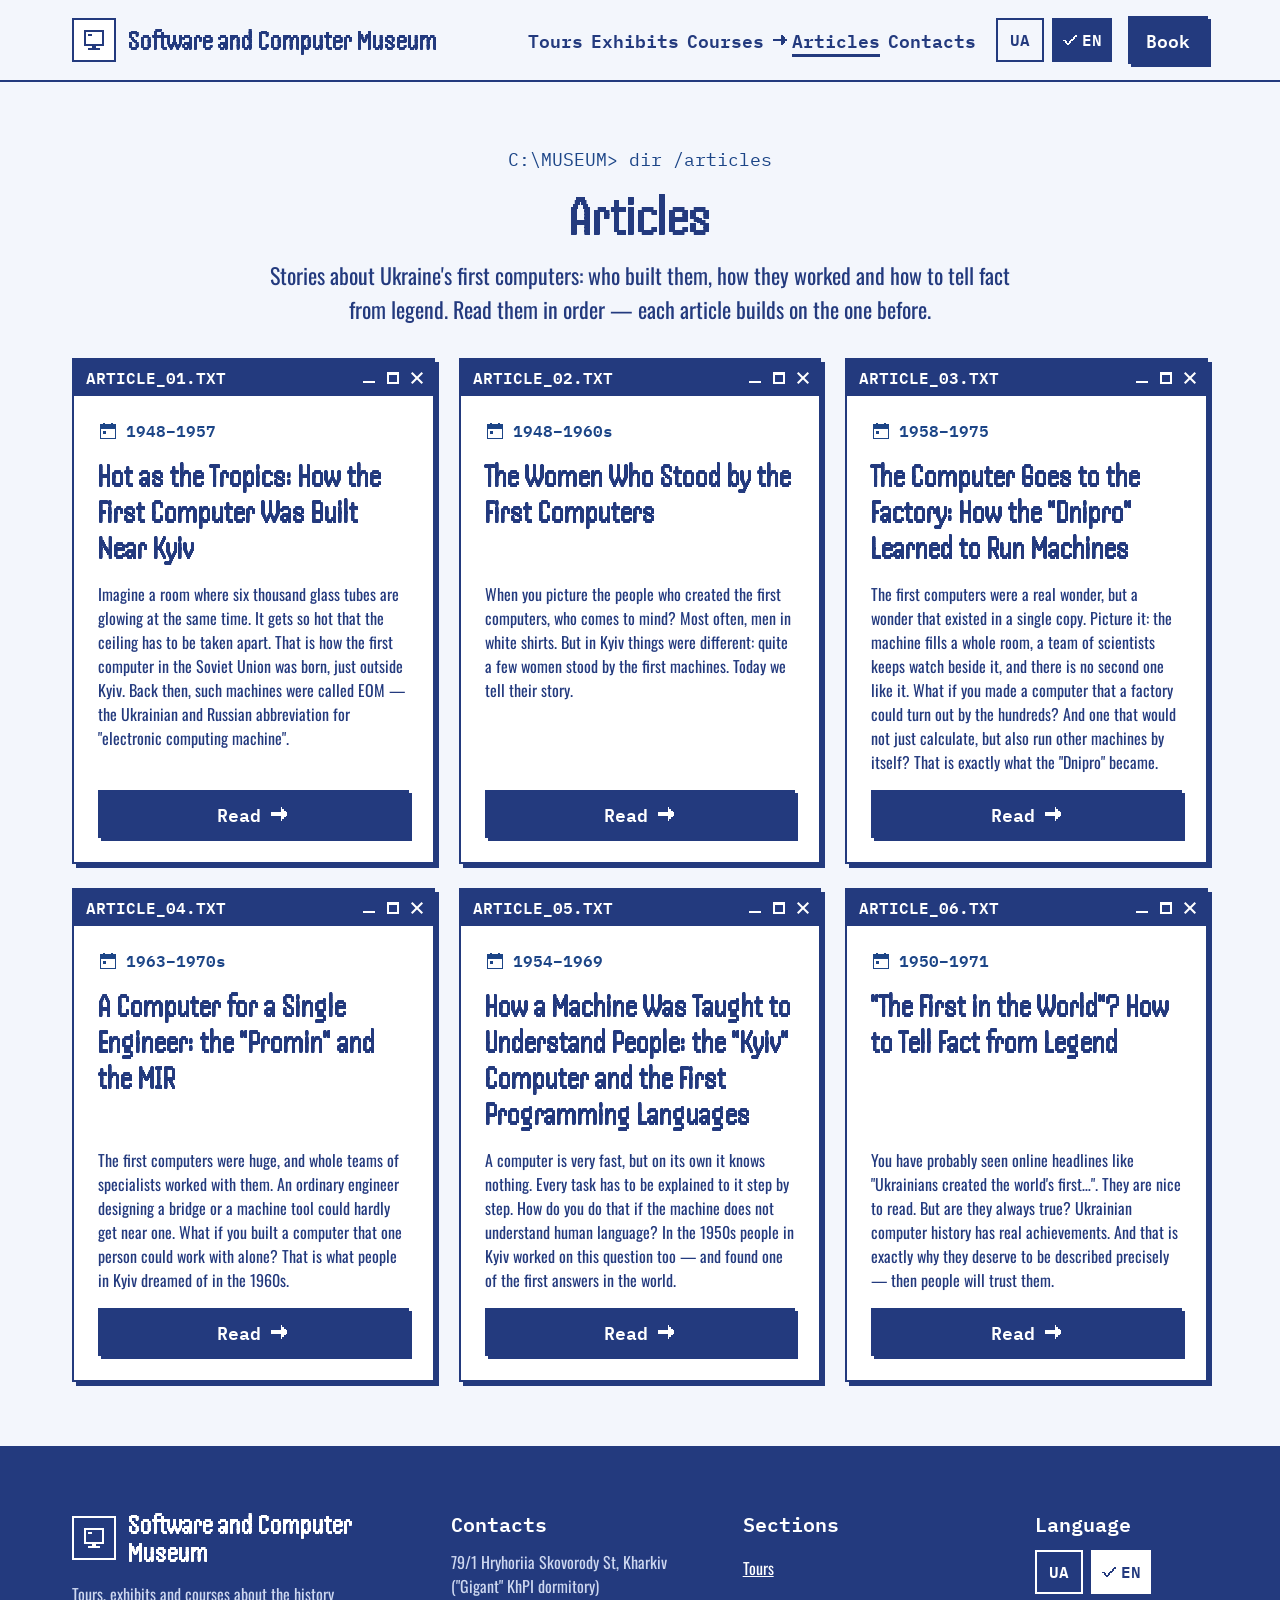
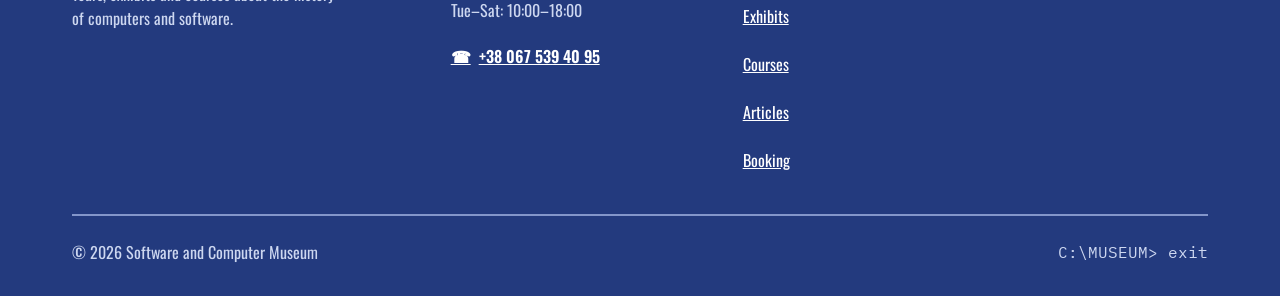
==== commit 65c17ec3: "Вирівняти сайт по центру в єдиному стилі Заголовки розділів на головній і в списку статей — по центр" ====
--- a/articles-en.html
+++ b/articles-en.html
@@ -7,9 +7,9 @@
   <meta name="description" content="Articles about Ukraine's first computers for schoolchildren, parents and adults.">
   <link rel="alternate" hreflang="uk" href="articles.html">
   <link rel="alternate" hreflang="en" href="articles-en.html">
-  <link rel="stylesheet" href="assets/css/fonts.css?v=20261114h">
-  <link rel="stylesheet" href="assets/css/tokens.css?v=20261114h">
-  <link rel="stylesheet" href="assets/css/site.css?v=20261114h">
+  <link rel="stylesheet" href="assets/css/fonts.css?v=20261114j">
+  <link rel="stylesheet" href="assets/css/tokens.css?v=20261114j">
+  <link rel="stylesheet" href="assets/css/site.css?v=20261114j">
 </head>
 <body id="top">
 <!-- Згенеровано tools/build-articles.js — не редагуйте вручну, змінюйте .md-файли в articles/ -->
@@ -192,8 +192,8 @@
   </div>
 </footer>
 
-<script src="assets/js/content.uk.js?v=20261114h"></script>
-<script src="assets/js/content.en.js?v=20261114h"></script>
-<script src="assets/js/app.js?v=20261114h"></script>
+<script src="assets/js/content.uk.js?v=20261114j"></script>
+<script src="assets/js/content.en.js?v=20261114j"></script>
+<script src="assets/js/app.js?v=20261114j"></script>
 </body>
 </html>
--- a/assets/css/site.css
+++ b/assets/css/site.css
@@ -533,3 +533,32 @@
 /* Контакти: карта забирає вільну висоту, щоб вікно не мало порожнього низу */
 #contacts .contacts-body { flex-grow: 1; }
 #contacts .ph-map { flex-grow: 1; min-height: 0; }
+/* Картки екскурсій і курсів: заголовок, опис, кожен рядок характеристик і кнопка
+   стоять на одному рівні в усіх картках ряду (subgrid) */
+@supports (grid-template-rows: subgrid) {
+  .g3:has(> .card .facts) { row-gap: var(--space-6); }
+  .g3:has(> .card .facts) > .card { display: grid; grid-row: span 7; grid-template-rows: subgrid; row-gap: 0; }
+  .g3:has(> .card .facts) > .card > .winbody { display: grid; grid-row: span 6; grid-template-rows: subgrid; row-gap: var(--space-4); }
+  .g3:has(> .card .facts) .facts { grid-row: span 3; grid-template-rows: subgrid; row-gap: var(--space-3); }
+  .g3:has(> .card .facts) .card .btn { align-self: end; }
+}
+
+/* ===== Єдине вирівнювання по центру ===== */
+/* Заголовки розділів (головна і список статей) — по центру, як і блоки кнопок під картками */
+.sec-head { align-items: center; text-align: center; }
+.sec-head .lead { margin-left: auto; margin-right: auto; }
+/* Сторінка статті: шапка і текст — однією колонкою по центру сторінки */
+.art { margin-left: auto; margin-right: auto; width: 100%; }
+.art-head .sec-head { align-items: flex-start; text-align: left; max-width: var(--actions-max); margin-left: auto; margin-right: auto; }
+.art-head .wrap > .back, .art-head .wrap > :not(.sec-head) { max-width: var(--actions-max); margin-left: auto; margin-right: auto; }
+/* Кнопка «Прокласти маршрут»: текст по центру */
+.contacts-body .btn { text-align: center; }
+/* Лічильник у вікні MUSEUM.EXE — дрібніше, щоб не виходив за край */
+.decor-count { font-size: var(--font-size-label); }
+/* Картки статей: рік, заголовок, анонс і кнопка на одному рівні в ряду */
+@supports (grid-template-rows: subgrid) {
+  .g3:has(> .card-article) { row-gap: var(--space-6); }
+  .g3:has(> .card-article) > .card { display: grid; grid-row: span 5; grid-template-rows: subgrid; row-gap: 0; }
+  .g3:has(> .card-article) > .card > .winbody { display: grid; grid-row: span 4; grid-template-rows: subgrid; row-gap: var(--space-4); }
+  .g3:has(> .card-article) .card .btn { align-self: end; }
+}
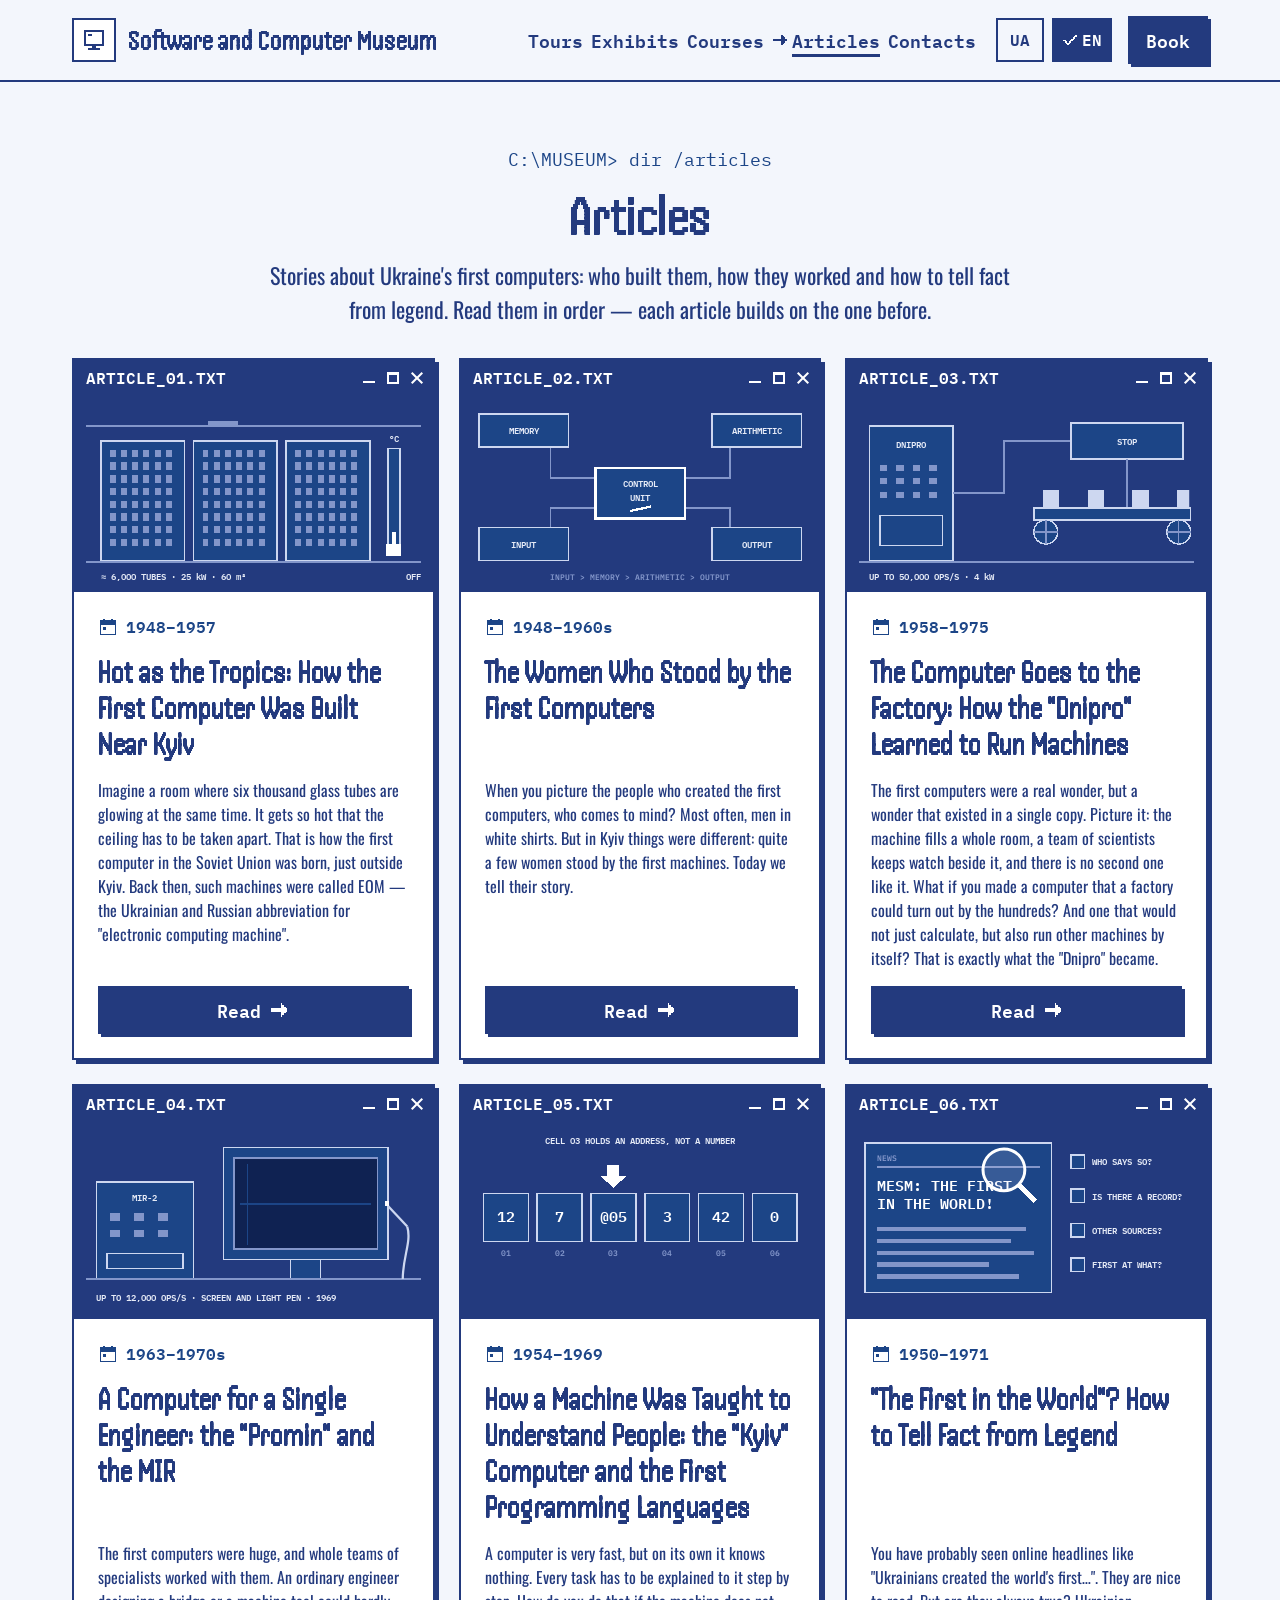
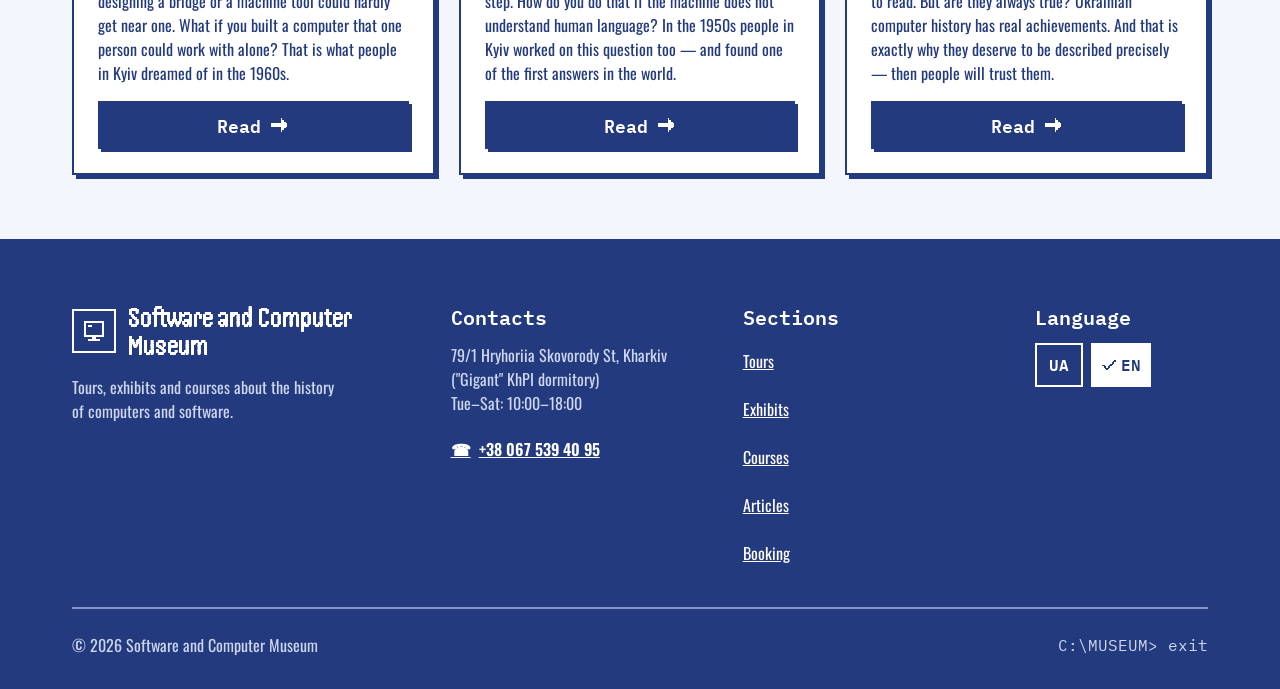
==== commit cf656548: "Додати обкладинки до карток у списку статей Кожна картка на сторінках «Статті» і «Articles» показує " ====
--- a/articles-en.html
+++ b/articles-en.html
@@ -7,9 +7,9 @@
   <meta name="description" content="Articles about Ukraine's first computers for schoolchildren, parents and adults.">
   <link rel="alternate" hreflang="uk" href="articles.html">
   <link rel="alternate" hreflang="en" href="articles-en.html">
-  <link rel="stylesheet" href="assets/css/fonts.css?v=20261114j">
-  <link rel="stylesheet" href="assets/css/tokens.css?v=20261114j">
-  <link rel="stylesheet" href="assets/css/site.css?v=20261114j">
+  <link rel="stylesheet" href="assets/css/fonts.css?v=20261114l">
+  <link rel="stylesheet" href="assets/css/tokens.css?v=20261114l">
+  <link rel="stylesheet" href="assets/css/site.css?v=20261114l">
 </head>
 <body id="top">
 <!-- Згенеровано tools/build-articles.js — не редагуйте вручну, змінюйте .md-файли в articles/ -->
@@ -90,6 +90,22 @@
 
       <article class="win card card-article">
         <div class="wtitle" aria-hidden="true"><span>ARTICLE_01.TXT</span><span class="wctl"><span></span><span></span><span></span></span></div>
+        <div class="card-cover fig-ill" aria-hidden="true"><svg class="ill-art" viewBox="0 0 480 260" role="img" aria-label="MESM: a hall of cabinets full of tubes">
+      <rect class="bg" width="480" height="260"/>
+      <path class="ln" d="M16 40H180M220 40H464"/>
+      <rect class="ceil" x="180" y="34" width="40" height="8"/>
+      <rect class="bx" x="36" y="60" width="112" height="160"/><rect class="bx" x="160" y="60" width="112" height="160"/><rect class="bx" x="284" y="60" width="112" height="160"/>
+      <rect class="lamp" x="48" y="72" width="8" height="10" style="--d:0ms"/><rect class="lamp" x="63" y="72" width="8" height="10" style="--d:137ms"/><rect class="lamp" x="78" y="72" width="8" height="10" style="--d:274ms"/><rect class="lamp" x="93" y="72" width="8" height="10" style="--d:411ms"/><rect class="lamp" x="108" y="72" width="8" height="10" style="--d:548ms"/><rect class="lamp" x="123" y="72" width="8" height="10" style="--d:685ms"/><rect class="lamp" x="48" y="89" width="8" height="10" style="--d:822ms"/><rect class="lamp" x="63" y="89" width="8" height="10" style="--d:959ms"/><rect class="lamp" x="78" y="89" width="8" height="10" style="--d:1096ms"/><rect class="lamp" x="93" y="89" width="8" height="10" style="--d:1233ms"/><rect class="lamp" x="108" y="89" width="8" height="10" style="--d:1370ms"/><rect class="lamp" x="123" y="89" width="8" height="10" style="--d:1507ms"/><rect class="lamp" x="48" y="106" width="8" height="10" style="--d:44ms"/><rect class="lamp" x="63" y="106" width="8" height="10" style="--d:181ms"/><rect class="lamp" x="78" y="106" width="8" height="10" style="--d:318ms"/><rect class="lamp" x="93" y="106" width="8" height="10" style="--d:455ms"/><rect class="lamp" x="108" y="106" width="8" height="10" style="--d:592ms"/><rect class="lamp" x="123" y="106" width="8" height="10" style="--d:729ms"/><rect class="lamp" x="48" y="123" width="8" height="10" style="--d:866ms"/><rect class="lamp" x="63" y="123" width="8" height="10" style="--d:1003ms"/><rect class="lamp" x="78" y="123" width="8" height="10" style="--d:1140ms"/><rect class="lamp" x="93" y="123" width="8" height="10" style="--d:1277ms"/><rect class="lamp" x="108" y="123" width="8" height="10" style="--d:1414ms"/><rect class="lamp" x="123" y="123" width="8" height="10" style="--d:1551ms"/><rect class="lamp" x="48" y="140" width="8" height="10" style="--d:88ms"/><rect class="lamp" x="63" y="140" width="8" height="10" style="--d:225ms"/><rect class="lamp" x="78" y="140" width="8" height="10" style="--d:362ms"/><rect class="lamp" x="93" y="140" width="8" height="10" style="--d:499ms"/><rect class="lamp" x="108" y="140" width="8" height="10" style="--d:636ms"/><rect class="lamp" x="123" y="140" width="8" height="10" style="--d:773ms"/><rect class="lamp" x="48" y="157" width="8" height="10" style="--d:910ms"/><rect class="lamp" x="63" y="157" width="8" height="10" style="--d:1047ms"/><rect class="lamp" x="78" y="157" width="8" height="10" style="--d:1184ms"/><rect class="lamp" x="93" y="157" width="8" height="10" style="--d:1321ms"/><rect class="lamp" x="108" y="157" width="8" height="10" style="--d:1458ms"/><rect class="lamp" x="123" y="157" width="8" height="10" style="--d:1595ms"/><rect class="lamp" x="48" y="174" width="8" height="10" style="--d:132ms"/><rect class="lamp" x="63" y="174" width="8" height="10" style="--d:269ms"/><rect class="lamp" x="78" y="174" width="8" height="10" style="--d:406ms"/><rect class="lamp" x="93" y="174" width="8" height="10" style="--d:543ms"/><rect class="lamp" x="108" y="174" width="8" height="10" style="--d:680ms"/><rect class="lamp" x="123" y="174" width="8" height="10" style="--d:817ms"/><rect class="lamp" x="48" y="191" width="8" height="10" style="--d:954ms"/><rect class="lamp" x="63" y="191" width="8" height="10" style="--d:1091ms"/><rect class="lamp" x="78" y="191" width="8" height="10" style="--d:1228ms"/><rect class="lamp" x="93" y="191" width="8" height="10" style="--d:1365ms"/><rect class="lamp" x="108" y="191" width="8" height="10" style="--d:1502ms"/><rect class="lamp" x="123" y="191" width="8" height="10" style="--d:39ms"/><rect class="lamp" x="172" y="72" width="8" height="10" style="--d:176ms"/><rect class="lamp" x="187" y="72" width="8" height="10" style="--d:313ms"/><rect class="lamp" x="202" y="72" width="8" height="10" style="--d:450ms"/><rect class="lamp" x="217" y="72" width="8" height="10" style="--d:587ms"/><rect class="lamp" x="232" y="72" width="8" height="10" style="--d:724ms"/><rect class="lamp" x="247" y="72" width="8" height="10" style="--d:861ms"/><rect class="lamp" x="172" y="89" width="8" height="10" style="--d:998ms"/><rect class="lamp" x="187" y="89" width="8" height="10" style="--d:1135ms"/><rect class="lamp" x="202" y="89" width="8" height="10" style="--d:1272ms"/><rect class="lamp" x="217" y="89" width="8" height="10" style="--d:1409ms"/><rect class="lamp" x="232" y="89" width="8" height="10" style="--d:1546ms"/><rect class="lamp" x="247" y="89" width="8" height="10" style="--d:83ms"/><rect class="lamp" x="172" y="106" width="8" height="10" style="--d:220ms"/><rect class="lamp" x="187" y="106" width="8" height="10" style="--d:357ms"/><rect class="lamp" x="202" y="106" width="8" height="10" style="--d:494ms"/><rect class="lamp" x="217" y="106" width="8" height="10" style="--d:631ms"/><rect class="lamp" x="232" y="106" width="8" height="10" style="--d:768ms"/><rect class="lamp" x="247" y="106" width="8" height="10" style="--d:905ms"/><rect class="lamp" x="172" y="123" width="8" height="10" style="--d:1042ms"/><rect class="lamp" x="187" y="123" width="8" height="10" style="--d:1179ms"/><rect class="lamp" x="202" y="123" width="8" height="10" style="--d:1316ms"/><rect class="lamp" x="217" y="123" width="8" height="10" style="--d:1453ms"/><rect class="lamp" x="232" y="123" width="8" height="10" style="--d:1590ms"/><rect class="lamp" x="247" y="123" width="8" height="10" style="--d:127ms"/><rect class="lamp" x="172" y="140" width="8" height="10" style="--d:264ms"/><rect class="lamp" x="187" y="140" width="8" height="10" style="--d:401ms"/><rect class="lamp" x="202" y="140" width="8" height="10" style="--d:538ms"/><rect class="lamp" x="217" y="140" width="8" height="10" style="--d:675ms"/><rect class="lamp" x="232" y="140" width="8" height="10" style="--d:812ms"/><rect class="lamp" x="247" y="140" width="8" height="10" style="--d:949ms"/><rect class="lamp" x="172" y="157" width="8" height="10" style="--d:1086ms"/><rect class="lamp" x="187" y="157" width="8" height="10" style="--d:1223ms"/><rect class="lamp" x="202" y="157" width="8" height="10" style="--d:1360ms"/><rect class="lamp" x="217" y="157" width="8" height="10" style="--d:1497ms"/><rect class="lamp" x="232" y="157" width="8" height="10" style="--d:34ms"/><rect class="lamp" x="247" y="157" width="8" height="10" style="--d:171ms"/><rect class="lamp" x="172" y="174" width="8" height="10" style="--d:308ms"/><rect class="lamp" x="187" y="174" width="8" height="10" style="--d:445ms"/><rect class="lamp" x="202" y="174" width="8" height="10" style="--d:582ms"/><rect class="lamp" x="217" y="174" width="8" height="10" style="--d:719ms"/><rect class="lamp" x="232" y="174" width="8" height="10" style="--d:856ms"/><rect class="lamp" x="247" y="174" width="8" height="10" style="--d:993ms"/><rect class="lamp" x="172" y="191" width="8" height="10" style="--d:1130ms"/><rect class="lamp" x="187" y="191" width="8" height="10" style="--d:1267ms"/><rect class="lamp" x="202" y="191" width="8" height="10" style="--d:1404ms"/><rect class="lamp" x="217" y="191" width="8" height="10" style="--d:1541ms"/><rect class="lamp" x="232" y="191" width="8" height="10" style="--d:78ms"/><rect class="lamp" x="247" y="191" width="8" height="10" style="--d:215ms"/><rect class="lamp" x="296" y="72" width="8" height="10" style="--d:352ms"/><rect class="lamp" x="311" y="72" width="8" height="10" style="--d:489ms"/><rect class="lamp" x="326" y="72" width="8" height="10" style="--d:626ms"/><rect class="lamp" x="341" y="72" width="8" height="10" style="--d:763ms"/><rect class="lamp" x="356" y="72" width="8" height="10" style="--d:900ms"/><rect class="lamp" x="371" y="72" width="8" height="10" style="--d:1037ms"/><rect class="lamp" x="296" y="89" width="8" height="10" style="--d:1174ms"/><rect class="lamp" x="311" y="89" width="8" height="10" style="--d:1311ms"/><rect class="lamp" x="326" y="89" width="8" height="10" style="--d:1448ms"/><rect class="lamp" x="341" y="89" width="8" height="10" style="--d:1585ms"/><rect class="lamp" x="356" y="89" width="8" height="10" style="--d:122ms"/><rect class="lamp" x="371" y="89" width="8" height="10" style="--d:259ms"/><rect class="lamp" x="296" y="106" width="8" height="10" style="--d:396ms"/><rect class="lamp" x="311" y="106" width="8" height="10" style="--d:533ms"/><rect class="lamp" x="326" y="106" width="8" height="10" style="--d:670ms"/><rect class="lamp" x="341" y="106" width="8" height="10" style="--d:807ms"/><rect class="lamp" x="356" y="106" width="8" height="10" style="--d:944ms"/><rect class="lamp" x="371" y="106" width="8" height="10" style="--d:1081ms"/><rect class="lamp" x="296" y="123" width="8" height="10" style="--d:1218ms"/><rect class="lamp" x="311" y="123" width="8" height="10" style="--d:1355ms"/><rect class="lamp" x="326" y="123" width="8" height="10" style="--d:1492ms"/><rect class="lamp" x="341" y="123" width="8" height="10" style="--d:29ms"/><rect class="lamp" x="356" y="123" width="8" height="10" style="--d:166ms"/><rect class="lamp" x="371" y="123" width="8" height="10" style="--d:303ms"/><rect class="lamp" x="296" y="140" width="8" height="10" style="--d:440ms"/><rect class="lamp" x="311" y="140" width="8" height="10" style="--d:577ms"/><rect class="lamp" x="326" y="140" width="8" height="10" style="--d:714ms"/><rect class="lamp" x="341" y="140" width="8" height="10" style="--d:851ms"/><rect class="lamp" x="356" y="140" width="8" height="10" style="--d:988ms"/><rect class="lamp" x="371" y="140" width="8" height="10" style="--d:1125ms"/><rect class="lamp" x="296" y="157" width="8" height="10" style="--d:1262ms"/><rect class="lamp" x="311" y="157" width="8" height="10" style="--d:1399ms"/><rect class="lamp" x="326" y="157" width="8" height="10" style="--d:1536ms"/><rect class="lamp" x="341" y="157" width="8" height="10" style="--d:73ms"/><rect class="lamp" x="356" y="157" width="8" height="10" style="--d:210ms"/><rect class="lamp" x="371" y="157" width="8" height="10" style="--d:347ms"/><rect class="lamp" x="296" y="174" width="8" height="10" style="--d:484ms"/><rect class="lamp" x="311" y="174" width="8" height="10" style="--d:621ms"/><rect class="lamp" x="326" y="174" width="8" height="10" style="--d:758ms"/><rect class="lamp" x="341" y="174" width="8" height="10" style="--d:895ms"/><rect class="lamp" x="356" y="174" width="8" height="10" style="--d:1032ms"/><rect class="lamp" x="371" y="174" width="8" height="10" style="--d:1169ms"/><rect class="lamp" x="296" y="191" width="8" height="10" style="--d:1306ms"/><rect class="lamp" x="311" y="191" width="8" height="10" style="--d:1443ms"/><rect class="lamp" x="326" y="191" width="8" height="10" style="--d:1580ms"/><rect class="lamp" x="341" y="191" width="8" height="10" style="--d:117ms"/><rect class="lamp" x="356" y="191" width="8" height="10" style="--d:254ms"/><rect class="lamp" x="371" y="191" width="8" height="10" style="--d:391ms"/>
+      <path class="ln" d="M16 222H464"/>
+      <path class="heat" style="--d:0ms" d="M76 56q8-8 0-16t0-16M92 56q8-8 0-16t0-16M108 56q8-8 0-16t0-16"/><path class="heat" style="--d:300ms" d="M200 56q8-8 0-16t0-16M216 56q8-8 0-16t0-16M232 56q8-8 0-16t0-16"/><path class="heat" style="--d:600ms" d="M324 56q8-8 0-16t0-16M340 56q8-8 0-16t0-16M356 56q8-8 0-16t0-16"/>
+      <rect class="bx" x="420" y="70" width="16" height="130"/>
+      <rect class="merc" x="425" y="80" width="6" height="120"/>
+      <rect class="merc-base" x="418" y="198" width="20" height="16"/>
+      <text class="t" x="428" y="62" text-anchor="middle">°C</text>
+      <text class="t" x="36" y="246" text-anchor="start">≈ 6,000 TUBES · 25 kW · 60 m²</text>
+      <text class="t off-only" x="464" y="246" text-anchor="end">OFF</text>
+      <text class="t on-only" x="464" y="246" text-anchor="end">50 OPS/S</text>
+    </svg></div>
         <div class="winbody">
           <p class="year"><svg class="ic i-m" aria-hidden="true"><use href="#ic-calendar"/></svg>1948–1957</p>
           <h2 class="disp ct">Hot as the Tropics: How the First Computer Was Built Near Kyiv</h2>
@@ -100,6 +116,17 @@
 
       <article class="win card card-article">
         <div class="wtitle" aria-hidden="true"><span>ARTICLE_02.TXT</span><span class="wctl"><span></span><span></span><span></span></span></div>
+        <div class="card-cover fig-ill" aria-hidden="true"><svg class="ill-art" viewBox="0 0 480 260" role="img" aria-label="The control unit switches on the machine blocks in turn">
+      <rect class="bg" width="480" height="260"/>
+      <path class="ln" d="M180 110H120V68"/><path class="ln" d="M300 110H360V68"/><path class="ln" d="M180 150H120V176"/><path class="ln" d="M300 150H360V176"/>
+      <path class="pulse" d="M180 110H120V68" style="--d:600ms"/><path class="pulse" d="M300 110H360V68" style="--d:1200ms"/><path class="pulse" d="M180 150H120V176" style="--d:0ms"/><path class="pulse" d="M300 150H360V176" style="--d:1800ms"/>
+      <g class="blk" style="--d:850ms"><rect class="bx" x="24" y="24" width="120" height="44"/><text class="t" x="84" y="51" text-anchor="middle">MEMORY</text></g><g class="blk" style="--d:1450ms"><rect class="bx" x="336" y="24" width="120" height="44"/><text class="t" x="396" y="51" text-anchor="middle">ARITHMETIC</text></g><g class="blk" style="--d:250ms"><rect class="bx" x="24" y="176" width="120" height="44"/><text class="t" x="84" y="203" text-anchor="middle">INPUT</text></g><g class="blk" style="--d:2050ms"><rect class="bx" x="336" y="176" width="120" height="44"/><text class="t" x="396" y="203" text-anchor="middle">OUTPUT</text></g>
+      <rect class="bx strong" x="180" y="96" width="120" height="68"/>
+      <text class="t" x="240" y="122" text-anchor="middle">CONTROL</text>
+      <text class="t" x="240" y="140" text-anchor="middle">UNIT</text>
+      <path class="baton" d="M226 154l28-6"/>
+      <text class="t dim-t" x="240" y="246" text-anchor="middle">INPUT &gt; MEMORY &gt; ARITHMETIC &gt; OUTPUT</text>
+    </svg></div>
         <div class="winbody">
           <p class="year"><svg class="ic i-m" aria-hidden="true"><use href="#ic-calendar"/></svg>1948–1960s</p>
           <h2 class="disp ct">The Women Who Stood by the First Computers</h2>
@@ -110,6 +137,25 @@
 
       <article class="win card card-article">
         <div class="wtitle" aria-hidden="true"><span>ARTICLE_03.TXT</span><span class="wctl"><span></span><span></span><span></span></span></div>
+        <div class="card-cover fig-ill" aria-hidden="true"><svg class="ill-art" viewBox="0 0 480 260" role="img" aria-label="The Dnipro computer controls a factory conveyor">
+      <rect class="bg" width="480" height="260"/>
+      <rect class="bx" x="30" y="40" width="112" height="180"/>
+      <text class="t" x="86" y="70" text-anchor="middle">DNIPRO</text>
+      <rect class="lamp" x="44" y="92" width="10" height="8" style="--d:0ms"/><rect class="lamp" x="66" y="92" width="10" height="8" style="--d:137ms"/><rect class="lamp" x="88" y="92" width="10" height="8" style="--d:274ms"/><rect class="lamp" x="110" y="92" width="10" height="8" style="--d:411ms"/><rect class="lamp" x="44" y="110" width="10" height="8" style="--d:548ms"/><rect class="lamp" x="66" y="110" width="10" height="8" style="--d:685ms"/><rect class="lamp" x="88" y="110" width="10" height="8" style="--d:822ms"/><rect class="lamp" x="110" y="110" width="10" height="8" style="--d:959ms"/><rect class="lamp" x="44" y="128" width="10" height="8" style="--d:1096ms"/><rect class="lamp" x="66" y="128" width="10" height="8" style="--d:1233ms"/><rect class="lamp" x="88" y="128" width="10" height="8" style="--d:1370ms"/><rect class="lamp" x="110" y="128" width="10" height="8" style="--d:1507ms"/>
+      <rect class="bx" x="44" y="160" width="84" height="40"/>
+      <path class="ln" d="M142 130H210V60H300"/>
+      <path class="pulse loop" d="M142 130H210V60H300"/>
+      <rect class="bx" x="300" y="36" width="150" height="48"/>
+      <text class="t off-only" x="375" y="66" text-anchor="middle">STOP</text>
+      <text class="t on-only" x="375" y="66" text-anchor="middle">RUN · SPEED 3</text>
+      <path class="ln" d="M375 84V150"/>
+      <rect class="bx" x="250" y="150" width="210" height="16"/>
+      <clipPath id="ill-belt-clip"><rect x="252" y="110" width="206" height="40"/></clipPath>
+      <g clip-path="url(#ill-belt-clip)"><g class="belt"><rect class="box" x="262" y="126" width="22" height="22"/><rect class="box" x="322" y="126" width="22" height="22"/><rect class="box" x="382" y="126" width="22" height="22"/><rect class="box" x="442" y="126" width="22" height="22"/></g></g>
+      <g class="gear"><circle class="bx" cx="266" cy="182" r="16"/><path class="ln" d="M250 182H282M266 166V198"/></g><g class="gear"><circle class="bx" cx="444" cy="182" r="16"/><path class="ln" d="M428 182H460M444 166V198"/></g>
+      <path class="ln" d="M16 222H464"/>
+      <text class="t" x="30" y="246" text-anchor="start">UP TO 50,000 OPS/S · 4 kW</text>
+    </svg></div>
         <div class="winbody">
           <p class="year"><svg class="ic i-m" aria-hidden="true"><use href="#ic-calendar"/></svg>1958–1975</p>
           <h2 class="disp ct">The Computer Goes to the Factory: How the &quot;Dnipro&quot; Learned to Run Machines</h2>
@@ -120,6 +166,23 @@
 
       <article class="win card card-article">
         <div class="wtitle" aria-hidden="true"><span>ARTICLE_04.TXT</span><span class="wctl"><span></span><span></span><span></span></span></div>
+        <div class="card-cover fig-ill" aria-hidden="true"><svg class="ill-art" viewBox="0 0 480 260" role="img" aria-label="MIR-2: an engineer draws on the screen with a light pen">
+      <rect class="bg" width="480" height="260"/>
+      <rect class="bx" x="30" y="80" width="130" height="130"/>
+      <text class="t" x="95" y="106" text-anchor="middle">MIR-2</text>
+      <rect class="lamp" x="48" y="122" width="14" height="10" style="--d:0ms"/><rect class="lamp" x="80" y="122" width="14" height="10" style="--d:137ms"/><rect class="lamp" x="112" y="122" width="14" height="10" style="--d:274ms"/><rect class="lamp" x="48" y="144" width="14" height="10" style="--d:411ms"/><rect class="lamp" x="80" y="144" width="14" height="10" style="--d:548ms"/><rect class="lamp" x="112" y="144" width="14" height="10" style="--d:685ms"/>
+      <rect class="bx" x="44" y="176" width="102" height="20"/>
+      <rect class="bx" x="200" y="34" width="220" height="150"/>
+      <rect class="screen" x="214" y="48" width="192" height="122"/>
+      <path class="ln faint" d="M222 110H398M232 56V164"/>
+      <path class="draw" pathLength="100" d="M232 110C248 70 264 70 280 110S312 150 328 110 360 70 376 110 392 130 398 120"/>
+      <text class="t on-only" x="392" y="66" text-anchor="end">y = sin x</text>
+      <rect class="bx" x="290" y="184" width="40" height="26"/>
+      <path class="ln" d="M16 210H464"/>
+      <path class="cord" d="M440 210C440 180 452 160 446 140"/>
+      <g class="pen"><path class="penbody" d="M446 140L420 112"/><rect class="pentip" x="416" y="106" width="6" height="6"/></g>
+      <text class="t" x="30" y="240" text-anchor="start">UP TO 12,000 OPS/S · SCREEN AND LIGHT PEN · 1969</text>
+    </svg></div>
         <div class="winbody">
           <p class="year"><svg class="ic i-m" aria-hidden="true"><use href="#ic-calendar"/></svg>1963–1970s</p>
           <h2 class="disp ct">A Computer for a Single Engineer: the &quot;Promin&quot; and the MIR</h2>
@@ -130,6 +193,14 @@
 
       <article class="win card card-article">
         <div class="wtitle" aria-hidden="true"><span>ARTICLE_05.TXT</span><span class="wctl"><span></span><span></span><span></span></span></div>
+        <div class="card-cover fig-ill" aria-hidden="true"><svg class="ill-art" viewBox="0 0 480 260" role="img" aria-label="Address language: cell 03 stores the address of cell 05, which holds 42">
+      <rect class="bg" width="480" height="260"/>
+      <text class="t" x="240" y="30" text-anchor="middle">CELL 03 HOLDS AN ADDRESS, NOT A NUMBER</text>
+      <g class="cell"><rect class="bx" x="30" y="96" width="60" height="64"/><text class="t big" x="60" y="134" text-anchor="middle">12</text><text class="t dim-t" x="60" y="180" text-anchor="middle">01</text></g><g class="cell"><rect class="bx" x="102" y="96" width="60" height="64"/><text class="t big" x="132" y="134" text-anchor="middle">7</text><text class="t dim-t" x="132" y="180" text-anchor="middle">02</text></g><g class="cell c3"><rect class="bx" x="174" y="96" width="60" height="64"/><text class="t big" x="204" y="134" text-anchor="middle">@05</text><text class="t dim-t" x="204" y="180" text-anchor="middle">03</text></g><g class="cell"><rect class="bx" x="246" y="96" width="60" height="64"/><text class="t big" x="276" y="134" text-anchor="middle">3</text><text class="t dim-t" x="276" y="180" text-anchor="middle">04</text></g><g class="cell c5"><rect class="bx" x="318" y="96" width="60" height="64"/><text class="t big" x="348" y="134" text-anchor="middle">42</text><text class="t dim-t" x="348" y="180" text-anchor="middle">05</text></g><g class="cell"><rect class="bx" x="390" y="96" width="60" height="64"/><text class="t big" x="420" y="134" text-anchor="middle">0</text><text class="t dim-t" x="420" y="180" text-anchor="middle">06</text></g>
+      <g class="ptr"><path class="arrow" d="M196 58h16v14h10l-18 16-18-16h10z"/></g>
+      <path class="hop" d="M204 166V200H348V166"/>
+      <g class="result"><rect class="bx strong" x="150" y="210" width="180" height="32"/><text class="t" x="240" y="231" text-anchor="middle">RESULT: 42</text></g>
+    </svg></div>
         <div class="winbody">
           <p class="year"><svg class="ic i-m" aria-hidden="true"><use href="#ic-calendar"/></svg>1954–1969</p>
           <h2 class="disp ct">How a Machine Was Taught to Understand People: the &quot;Kyiv&quot; Computer and the First Programming Languages</h2>
@@ -140,6 +211,19 @@
 
       <article class="win card card-article">
         <div class="wtitle" aria-hidden="true"><span>ARTICLE_06.TXT</span><span class="wctl"><span></span><span></span><span></span></span></div>
+        <div class="card-cover fig-ill" aria-hidden="true"><svg class="ill-art" viewBox="0 0 480 260" role="img" aria-label="A “World’s first!” headline checked against a checklist">
+      <rect class="bg" width="480" height="260"/>
+      <rect class="bx" x="24" y="28" width="250" height="200"/>
+      <text class="t dim-t" x="40" y="52" text-anchor="start">NEWS</text>
+      <path class="ln" d="M40 60H258"/>
+      <text class="t big" x="40" y="92" text-anchor="start">MESM: THE FIRST</text>
+      <text class="t big" x="40" y="116" text-anchor="start">IN THE WORLD!</text>
+      <path class="strike" pathLength="100" d="M36 111H170"/>
+      <rect class="gray" x="40" y="140" width="200" height="6"/><rect class="gray" x="40" y="156" width="180" height="6"/><rect class="gray" x="40" y="172" width="210" height="6"/><rect class="gray" x="40" y="188" width="150" height="6"/><rect class="gray" x="40" y="204" width="190" height="6"/>
+      <g class="stamp"><rect x="96" y="150" width="166" height="54"/><text class="t stamp-t" x="179" y="172" text-anchor="middle">FIRST IN THE USSR ✓</text><text class="t stamp-t" x="179" y="192" text-anchor="middle">1952 RESOLUTION</text></g>
+      <g class="lens"><circle class="glass" cx="210" cy="64" r="28"/><path class="handle" d="M230 84l22 22"/></g>
+      <g class="chk" style="--d:400ms"><rect class="bx" x="300" y="44" width="18" height="18"/><path class="tick" d="M303 53l5 5 8-10"/><text class="t" x="328" y="58" text-anchor="start">WHO SAYS SO?</text></g><g class="chk" style="--d:900ms"><rect class="bx" x="300" y="90" width="18" height="18"/><path class="tick" d="M303 99l5 5 8-10"/><text class="t" x="328" y="104" text-anchor="start">IS THERE A RECORD?</text></g><g class="chk" style="--d:1400ms"><rect class="bx" x="300" y="136" width="18" height="18"/><path class="tick" d="M303 145l5 5 8-10"/><text class="t" x="328" y="150" text-anchor="start">OTHER SOURCES?</text></g><g class="chk" style="--d:1900ms"><rect class="bx" x="300" y="182" width="18" height="18"/><path class="tick" d="M303 191l5 5 8-10"/><text class="t" x="328" y="196" text-anchor="start">FIRST AT WHAT?</text></g>
+    </svg></div>
         <div class="winbody">
           <p class="year"><svg class="ic i-m" aria-hidden="true"><use href="#ic-calendar"/></svg>1950–1971</p>
           <h2 class="disp ct">&quot;The First in the World&quot;? How to Tell Fact from Legend</h2>
@@ -192,8 +276,8 @@
   </div>
 </footer>
 
-<script src="assets/js/content.uk.js?v=20261114j"></script>
-<script src="assets/js/content.en.js?v=20261114j"></script>
-<script src="assets/js/app.js?v=20261114j"></script>
+<script src="assets/js/content.uk.js?v=20261114l"></script>
+<script src="assets/js/content.en.js?v=20261114l"></script>
+<script src="assets/js/app.js?v=20261114l"></script>
 </body>
 </html>
--- a/assets/css/site.css
+++ b/assets/css/site.css
@@ -558,7 +558,126 @@
 /* Картки статей: рік, заголовок, анонс і кнопка на одному рівні в ряду */
 @supports (grid-template-rows: subgrid) {
   .g3:has(> .card-article) { row-gap: var(--space-6); }
-  .g3:has(> .card-article) > .card { display: grid; grid-row: span 5; grid-template-rows: subgrid; row-gap: 0; }
+  .g3:has(> .card-article) > .card { display: grid; grid-row: span 6; grid-template-rows: subgrid; row-gap: 0; }
   .g3:has(> .card-article) > .card > .winbody { display: grid; grid-row: span 4; grid-template-rows: subgrid; row-gap: var(--space-4); }
   .g3:has(> .card-article) .card .btn { align-self: end; }
 }
+
+/* ===== Статті: фото та інтерактивні ілюстрації ===== */
+.prose > .fig { max-width: none; margin: var(--space-4) 0; }
+.fig { box-shadow: var(--shadow-window); }
+.fig-body { background: var(--blue-700); }
+.fig-cap { display: flex; flex-wrap: wrap; align-items: center; gap: var(--space-2) var(--space-4); padding: var(--space-3) var(--space-4);
+  border-top: var(--stroke) solid var(--border); font-size: var(--font-size-caption); line-height: var(--line-height-caption); }
+.fig-cap > span:first-of-type { flex: 1 1 16em; }
+.fig-cap .credit { flex-basis: 100%; color: var(--text-secondary); font-size: var(--font-size-label); line-height: var(--line-height-label); }
+.ill-toggle { min-height: var(--tap-min); padding: var(--space-1) var(--space-4); font-size: var(--font-size-label); }
+.fig-ill.on .ill-toggle { background: var(--button); color: var(--button-text); }
+/* Фото: натисніть, щоб збільшити */
+.fig-zoom { display: block; width: 100%; padding: 0; border: 0; background: var(--blue-700); cursor: zoom-in; overflow: hidden; }
+.fig-zoom img { display: block; width: 100%; max-height: 520px; object-fit: contain; transition: transform 450ms var(--ui-ease); }
+@media (hover: hover) { .fig-zoom:hover img { transform: scale(1.03); } }
+.lightbox { max-width: min(96vw, 1400px); max-height: 96vh; padding: 0; border: var(--stroke) solid var(--white); background: var(--blue-700); color: var(--white); box-shadow: var(--shadow-window); }
+.lightbox::backdrop { background: rgba(35, 58, 126, .85); }
+.lightbox img { display: block; max-width: 100%; max-height: calc(96vh - 64px); margin: 0 auto; }
+.lightbox-bar { display: flex; align-items: center; justify-content: space-between; gap: var(--space-4); padding: var(--space-2) var(--space-3); font-family: var(--font-mono); font-size: var(--font-size-label); }
+.lightbox-bar .btn { min-height: var(--tap-min); }
+
+/* Ілюстрації: базові кольори (на темно-синьому «екрані») */
+.ill-art { display: block; width: 100%; height: auto; shape-rendering: crispEdges; }
+.ill-art .bg { fill: var(--blue-700); }
+.ill-art .ln { fill: none; stroke: var(--blue-400); stroke-width: 2; }
+.ill-art .ln.faint { stroke: var(--blue-600); }
+.ill-art .bx { fill: var(--blue-600); stroke: var(--blue-200); stroke-width: 2; }
+.ill-art .bx.strong { stroke: var(--white); stroke-width: 3; }
+.ill-art .t { fill: var(--blue-100); font-family: var(--font-mono); font-weight: 600; font-size: 12px; }
+.ill-art .t.big { font-size: 20px; fill: var(--white); }
+.ill-art .t.dim-t { fill: var(--blue-400); font-size: 11px; }
+.ill-art .lamp { fill: var(--blue-400); transition: fill 200ms; }
+.ill-art .on-only { opacity: 0; }
+.fig-ill.on .ill-art .on-only { opacity: 1; }
+.fig-ill.on .ill-art .off-only { opacity: 0; }
+.fig-ill.on .ill-art .lamp { fill: var(--white); }
+
+/* 1. МЕСМ */
+.ill-art .ceil { fill: var(--blue-400); transition: transform 600ms var(--ui-ease); }
+.fig-ill.on .ill-art .ceil { transform: translateY(-14px); }
+.ill-art .heat { fill: none; stroke: var(--blue-200); stroke-width: 2; opacity: 0; shape-rendering: auto; }
+.ill-art .merc { fill: var(--white); transform-box: fill-box; transform-origin: bottom; transform: scaleY(.15); transition: transform 2.4s var(--ui-ease); }
+.ill-art .merc-base { fill: var(--white); }
+.fig-ill.on .ill-art .merc { transform: scaleY(.95); }
+/* 2. Пристрій керування */
+.ill-art .pulse { fill: none; stroke: var(--white); stroke-width: 4; stroke-dasharray: 10 400; stroke-dashoffset: 10; opacity: 0; }
+.ill-art .blk .bx { transition: fill 200ms; }
+.ill-art .baton { stroke: var(--white); stroke-width: 3; transform-box: fill-box; transform-origin: left center; }
+/* 3. «Дніпро» */
+.ill-art .gear { transform-box: fill-box; transform-origin: center; }
+.ill-art .box { fill: var(--blue-200); }
+/* 4. МИР-2 */
+.ill-art .screen { fill: #0f2252; stroke: var(--blue-400); stroke-width: 2; }
+.ill-art .draw { fill: none; stroke: var(--white); stroke-width: 3; stroke-dasharray: 100; stroke-dashoffset: 100; shape-rendering: auto; }
+.fig-ill.on .ill-art .draw { stroke-dashoffset: 0; transition: stroke-dashoffset 2.4s linear .6s; }
+.ill-art .cord, .ill-art .penbody { fill: none; stroke: var(--blue-200); stroke-width: 3; shape-rendering: auto; }
+.ill-art .pentip { fill: var(--white); }
+.ill-art .pen { transition: transform 600ms var(--ui-ease); }
+.fig-ill.on .ill-art .pen { transform: translate(-60px, 6px); }
+/* 5. Адресна мова */
+.ill-art .arrow { fill: var(--white); }
+.ill-art .hop { fill: none; stroke: var(--white); stroke-width: 3; stroke-dasharray: 6 4; opacity: 0; }
+.ill-art .result { opacity: 0; }
+.ill-art .cell .bx { transition: fill 200ms, stroke 200ms; }
+/* 6. Факт чи легенда */
+.ill-art .gray { fill: var(--blue-400); }
+.ill-art .strike { fill: none; stroke: var(--white); stroke-width: 4; stroke-dasharray: 100; stroke-dashoffset: 100; }
+.fig-ill.on .ill-art .strike { stroke-dashoffset: 0; transition: stroke-dashoffset 500ms ease 900ms; }
+.ill-art .stamp { opacity: 0; transform: rotate(-6deg) scale(1.3); transform-box: fill-box; transform-origin: center; transition: opacity 300ms 1.6s, transform 300ms 1.6s; }
+.ill-art .stamp rect { fill: var(--blue-700); stroke: var(--white); stroke-width: 3; }
+.ill-art .stamp-t { fill: var(--white); font-size: 13px; }
+.fig-ill.on .ill-art .stamp { opacity: 1; transform: rotate(-6deg) scale(1); }
+.ill-art .glass { fill: rgba(205, 215, 240, .15); stroke: var(--white); stroke-width: 4; shape-rendering: auto; }
+.ill-art .handle { stroke: var(--white); stroke-width: 7; }
+.ill-art .lens { transition: transform 900ms var(--ui-ease); }
+.fig-ill.on .ill-art .lens { transform: translate(-80px, 42px); }
+.ill-art .tick { fill: none; stroke: var(--white); stroke-width: 3; opacity: 0; transition: opacity 200ms; }
+.fig-ill.on .ill-art .chk .tick { opacity: 1; transition-delay: var(--d); }
+
+/* Нескінченні анімації — лише якщо користувач не просив зменшити рух */
+@media (prefers-reduced-motion: no-preference) {
+  .fig-ill.on .ill-art .lamp { animation: ill-lamp 1.6s steps(1) infinite; animation-delay: var(--d); }
+  .fig-ill.on .ill-art .heat { animation: ill-heat 2.4s ease-in-out infinite; animation-delay: var(--d); }
+  .fig-ill.on .ill-art .pulse { animation: ill-pulse 2.4s linear infinite; animation-delay: var(--d); }
+  .fig-ill.on .ill-art .pulse.loop { animation-duration: 1.4s; }
+  .fig-ill.on .ill-art .blk .bx { animation: ill-blk 2.4s steps(1) infinite; animation-delay: var(--d); }
+  .fig-ill.on .ill-art .baton { animation: ill-baton .6s ease-in-out infinite alternate; }
+  .fig-ill.on .ill-art .gear { animation: ill-spin 2s linear infinite; }
+  .fig-ill.on .ill-art .belt { animation: ill-belt 2s linear infinite; }
+  .fig-ill.on .ill-art .ptr { animation: ill-ptr 4s steps(1) infinite; }
+  .fig-ill.on .ill-art .c3 .bx { animation: ill-c3 4s steps(1) infinite; }
+  .fig-ill.on .ill-art .c5 .bx { animation: ill-c5 4s steps(1) infinite; }
+  .fig-ill.on .ill-art .hop { animation: ill-hop 4s steps(1) infinite; }
+  .fig-ill.on .ill-art .result { animation: ill-result 4s steps(1) infinite; }
+}
+@media (prefers-reduced-motion: reduce) {
+  .fig-ill.on .ill-art .heat, .fig-ill.on .ill-art .hop, .fig-ill.on .ill-art .result { opacity: 1; }
+  .fig-ill.on .ill-art .c5 .bx { fill: var(--blue-400); }
+}
+@keyframes ill-lamp { 0%, 70% { fill: var(--white); } 80% { fill: var(--blue-400); } }
+@keyframes ill-heat { 0% { opacity: 0; transform: translateY(6px); } 50% { opacity: 1; } 100% { opacity: 0; transform: translateY(-10px); } }
+@keyframes ill-pulse { 0% { opacity: 1; stroke-dashoffset: 10; } 25% { opacity: 1; stroke-dashoffset: -110; } 26%, 100% { opacity: 0; stroke-dashoffset: -110; } }
+@keyframes ill-blk { 0% { fill: var(--blue-400); } 25%, 100% { fill: var(--blue-600); } }
+@keyframes ill-baton { to { transform: rotate(-24deg); } }
+@keyframes ill-spin { to { transform: rotate(360deg); } }
+@keyframes ill-belt { from { transform: translateX(-60px); } to { transform: translateX(0); } }
+@keyframes ill-ptr { 0% { transform: none; } 45%, 100% { transform: translateX(144px); } }
+@keyframes ill-c3 { 0% { fill: var(--blue-400); } 40%, 100% { fill: var(--blue-600); } }
+@keyframes ill-c5 { 0%, 45% { fill: var(--blue-600); } 50%, 90% { fill: var(--blue-400); } 95% { fill: var(--blue-600); } }
+@keyframes ill-hop { 0%, 25% { opacity: 0; } 30%, 90% { opacity: 1; } 95% { opacity: 0; } }
+@keyframes ill-result { 0%, 55% { opacity: 0; } 60%, 90% { opacity: 1; } 95% { opacity: 0; } }
+@media (max-width: 767px) {
+  .fig-cap { padding: var(--space-3); }
+}
+
+/* Обкладинки карток статей: ілюстрація «вмикається», коли наводите на картку */
+.card-cover { border-bottom: var(--stroke) solid var(--border); background: var(--blue-700); overflow: hidden; }
+.card-cover .ill-art { transition: transform 450ms var(--ui-ease); }
+@media (hover: hover) { .card-article:hover .card-cover .ill-art { transform: scale(1.04); } }
